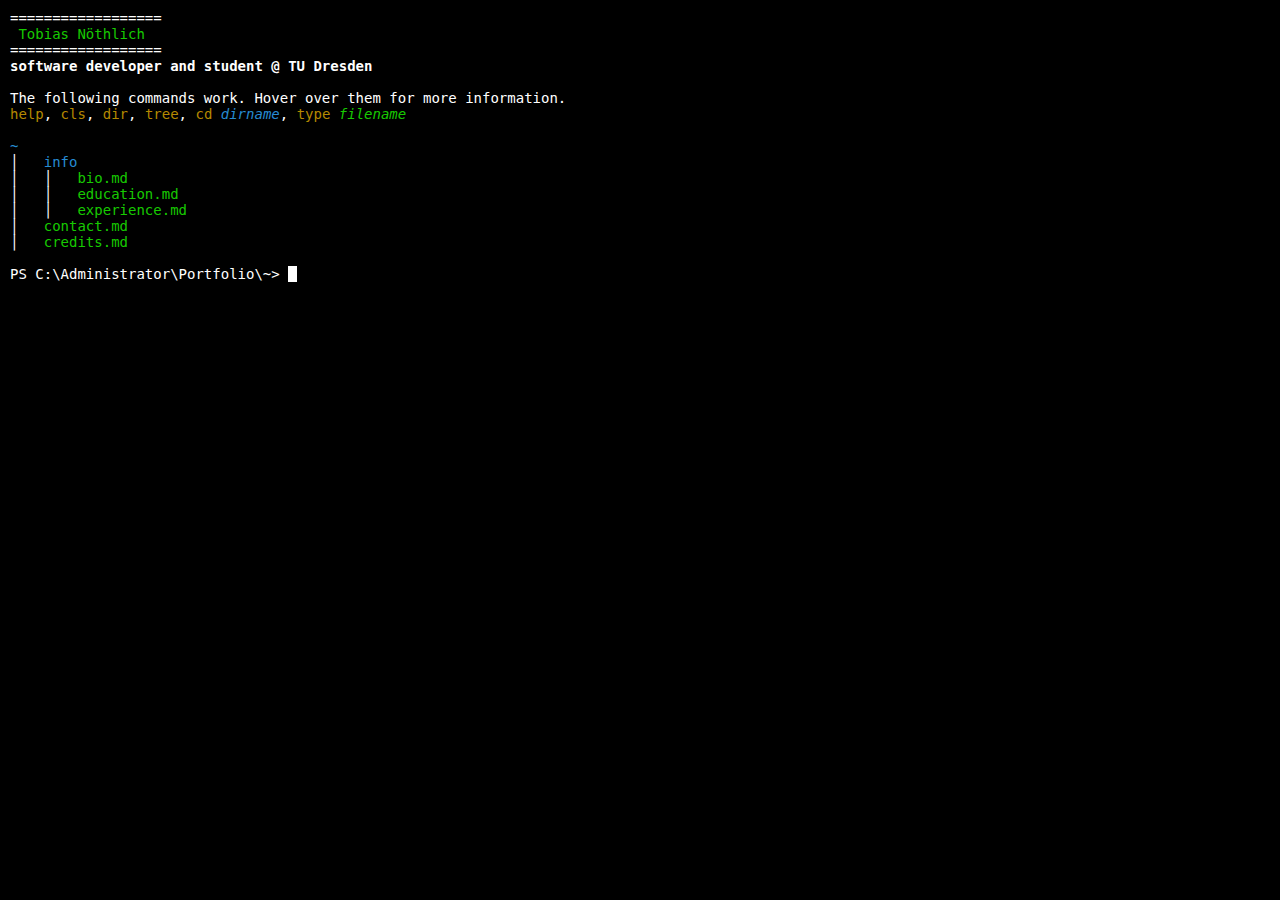
==== index.html @ a65421d1 "Commit #1 - Added site" ====
<!DOCTYPE html>
<html lang="en">
<head>
    <meta charset="UTF-8">
    <meta name="viewport" content="width=device-width, initial-scale=1.0">

    <meta name="description"
          content="Portfolio of Tobias Nöthlich - Student at the TU Dresden">

    <meta name="og:title" content="Tobias Nöthlich">
    <meta property="og:url" content="https://tobinatore.github.io">
    <meta property="og:type" content="website">
    <meta property="og:description"
          content="Portfolio of Tobias Nöthlich - Student at the TU Dresden">

    <link rel="stylesheet" href="css/colors.css">
    <link rel="stylesheet" href="css/style.css">

    <link rel="icon" href="favicon.ico">

    <script src="https://ajax.googleapis.com/ajax/libs/jquery/3.1.1/jquery.min.js" defer></script>
    <script src="js/terminal.js" defer></script>
    <script src="js/typed.min.js" defer></script>
    <script src="js/tree.js" defer></script>
    <script src="js/tree_client.js" defer></script>
    <script src="js/commands.js" defer></script>
    <script src="js/walkthrough.js" defer></script>
    <script src="js/keyups.js" defer></script>
    <script src="js/script.js" defer></script>

    <title>Tobias Nöthlich - Software Developer, Student</title>
</head>
<body>
<!-- JavaScript loads terminal here -->
</body>
</html>
---- css/colors.css ----
/* Colors */
.grey {
    color: #93a1a1;
}

.red {
    color: #bc1916;
}

.yellow {
    color: #b58900;
}

.violet {
    color: #6c71c4;
}

.green {
    color: #17c900;
}

.blue {
    color: #268bd2;
}

.magenta {
    color: #d33682;
}

.cyan {
    color: #2aa198;
}

.orange {
    color: #cb4b16;
}
---- css/style.css ----
html {
    background-color: #000000;
}

body {
    margin: 0;
    padding: 0;
}

pre {
    margin: 0;
}

a {
    text-decoration: none;
}

a:hover {
    text-decoration: underline;
    text-decoration-color: #ffffff;
    cursor: pointer;
}

.li:before {
    content: '- ';
    color: #d33682;
}

.h2:before {
    content: '## ';
    color: #b58900;
}

.blockquote:before {
    content: '> ';
    color: #b58900;
}

.smiley {
    font-size: 3em;
}

#terminal {
    font-family: monospace !important;
    max-width: 50em;
}

div.Terminal div p:last-of-type::before {
    content: attr(data-prompt);
}
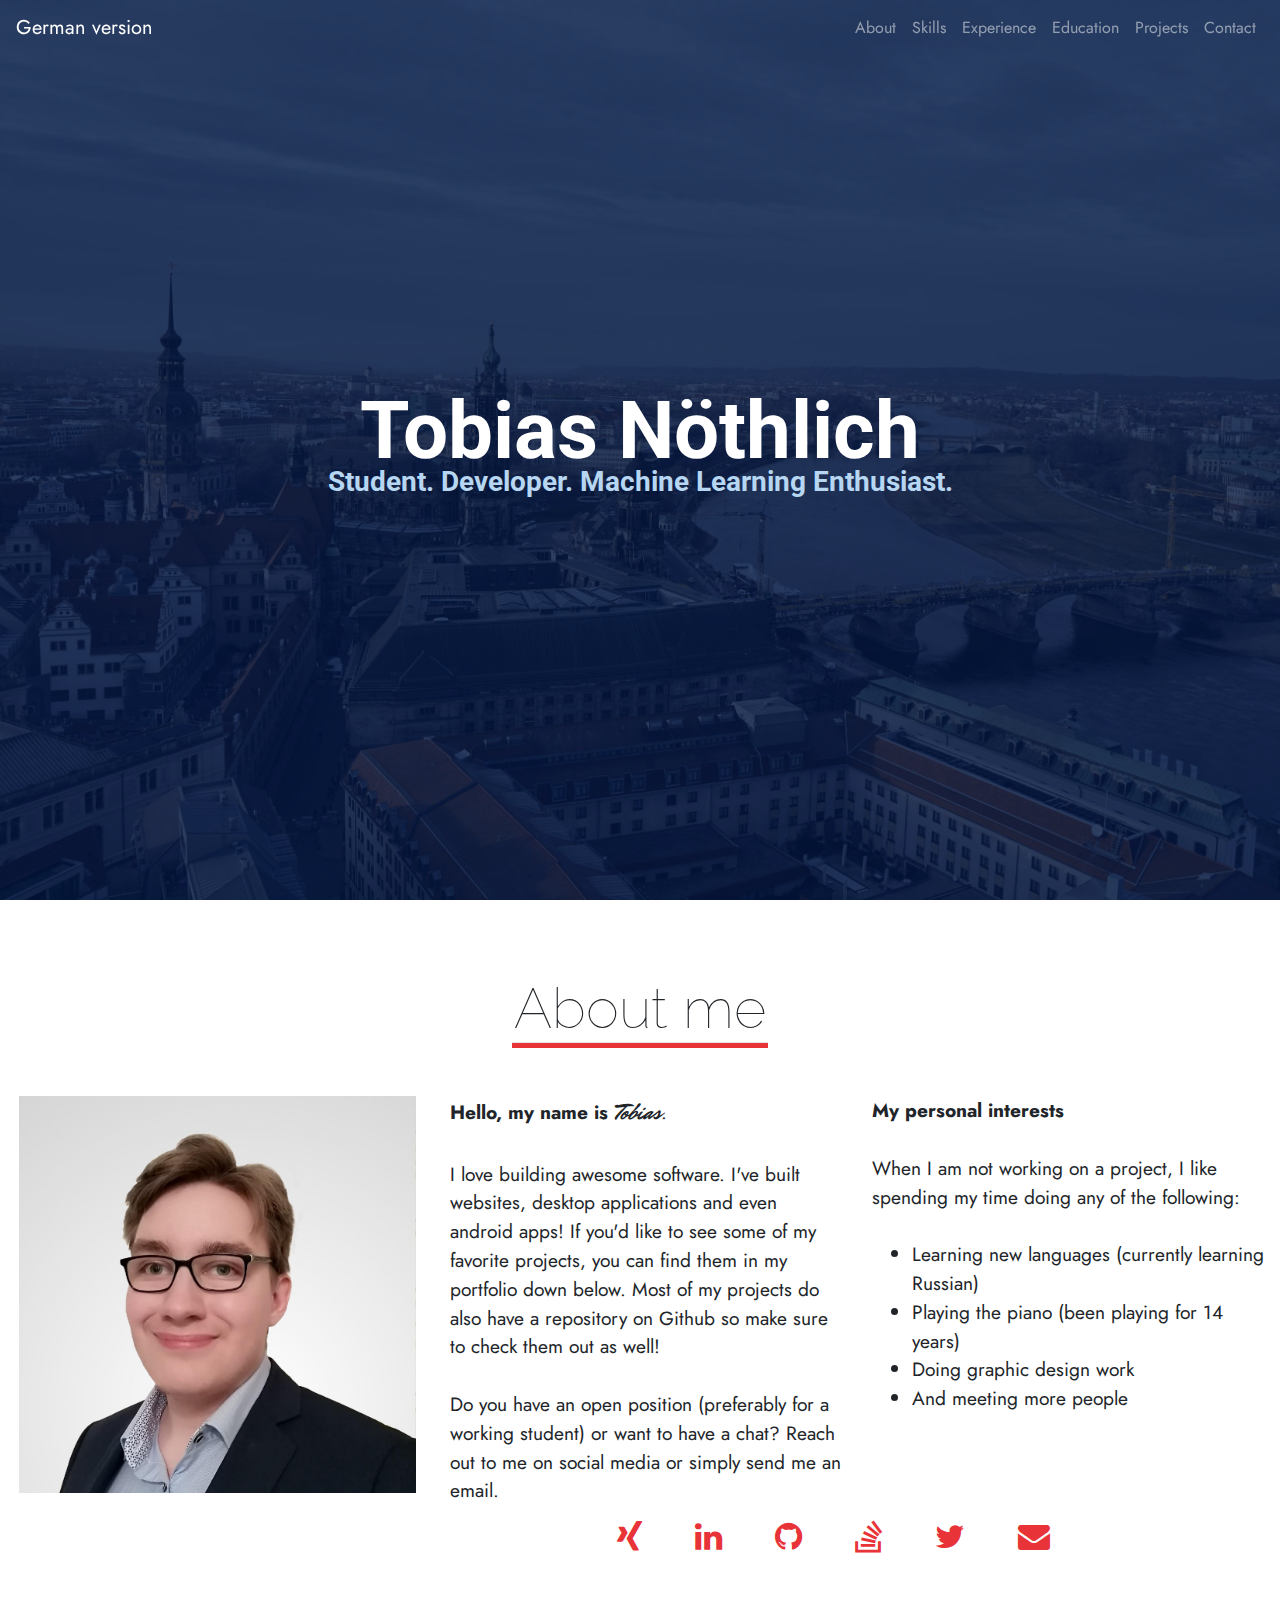
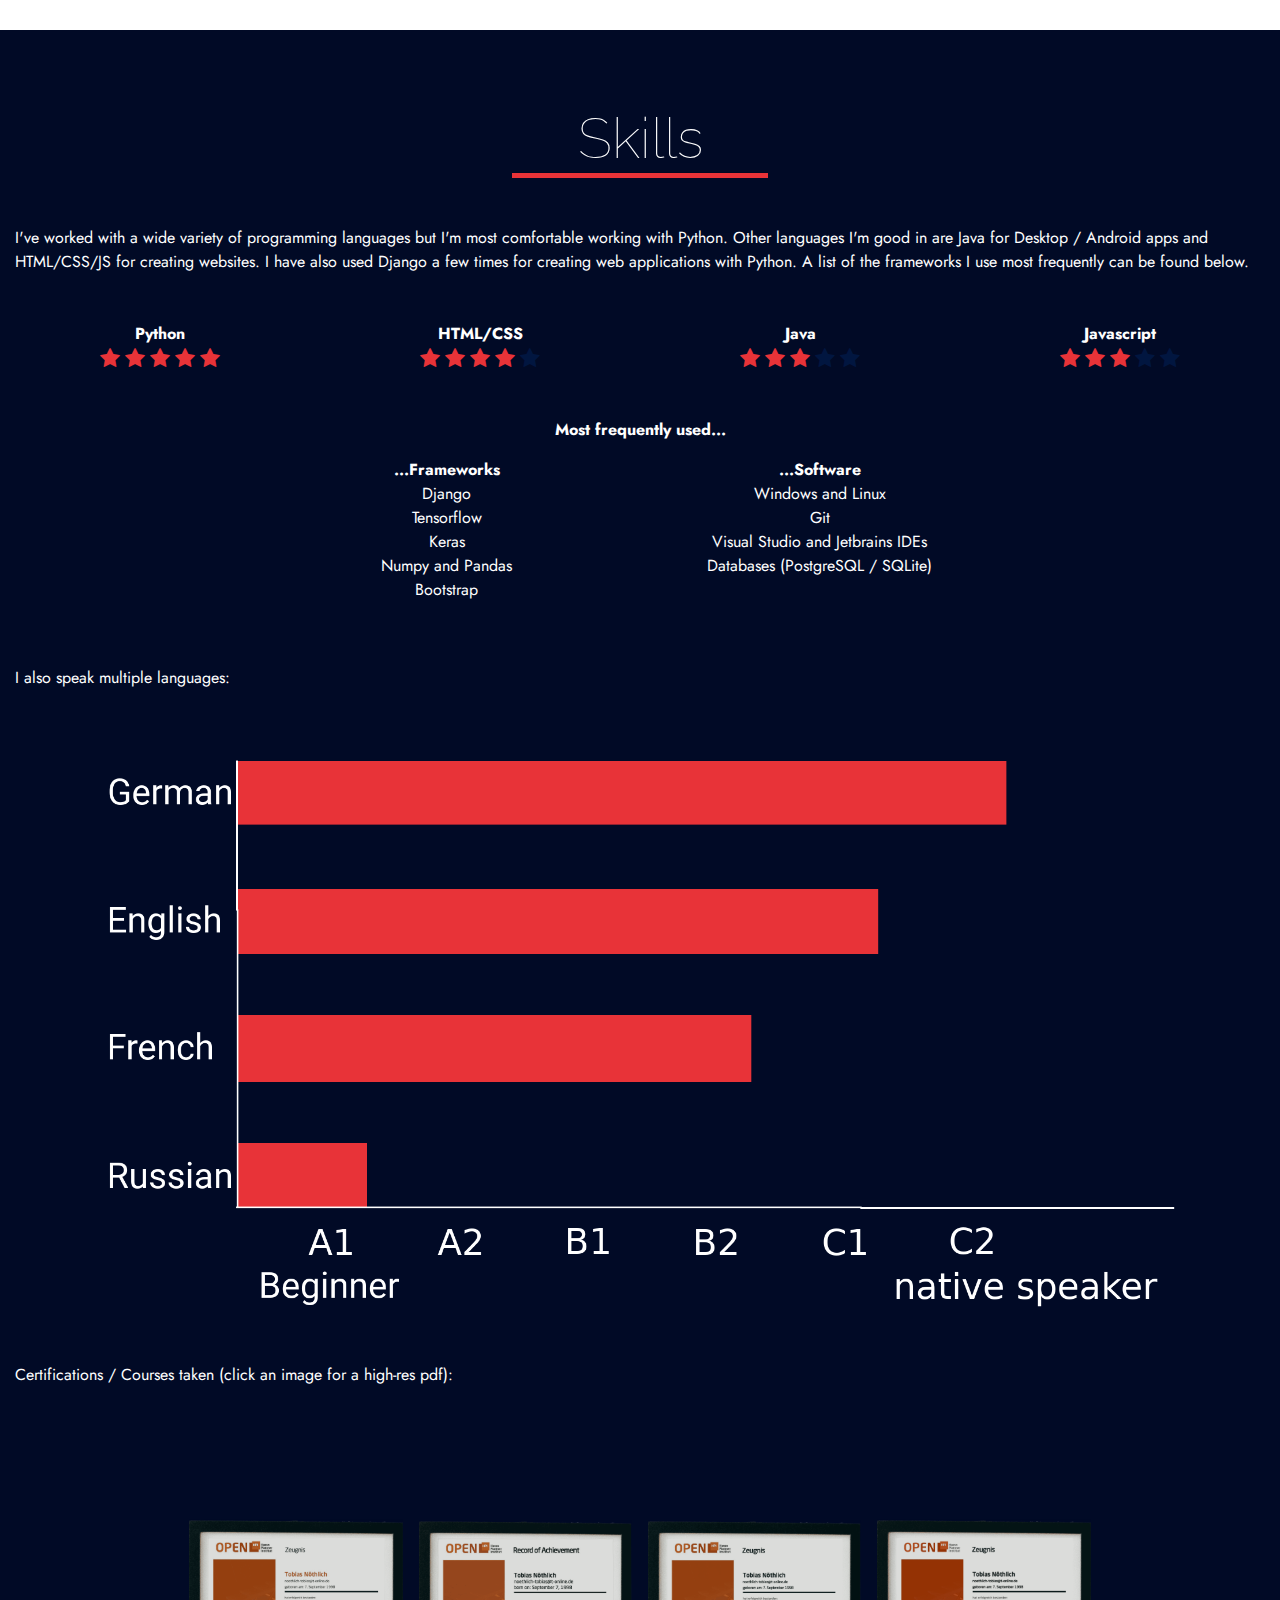
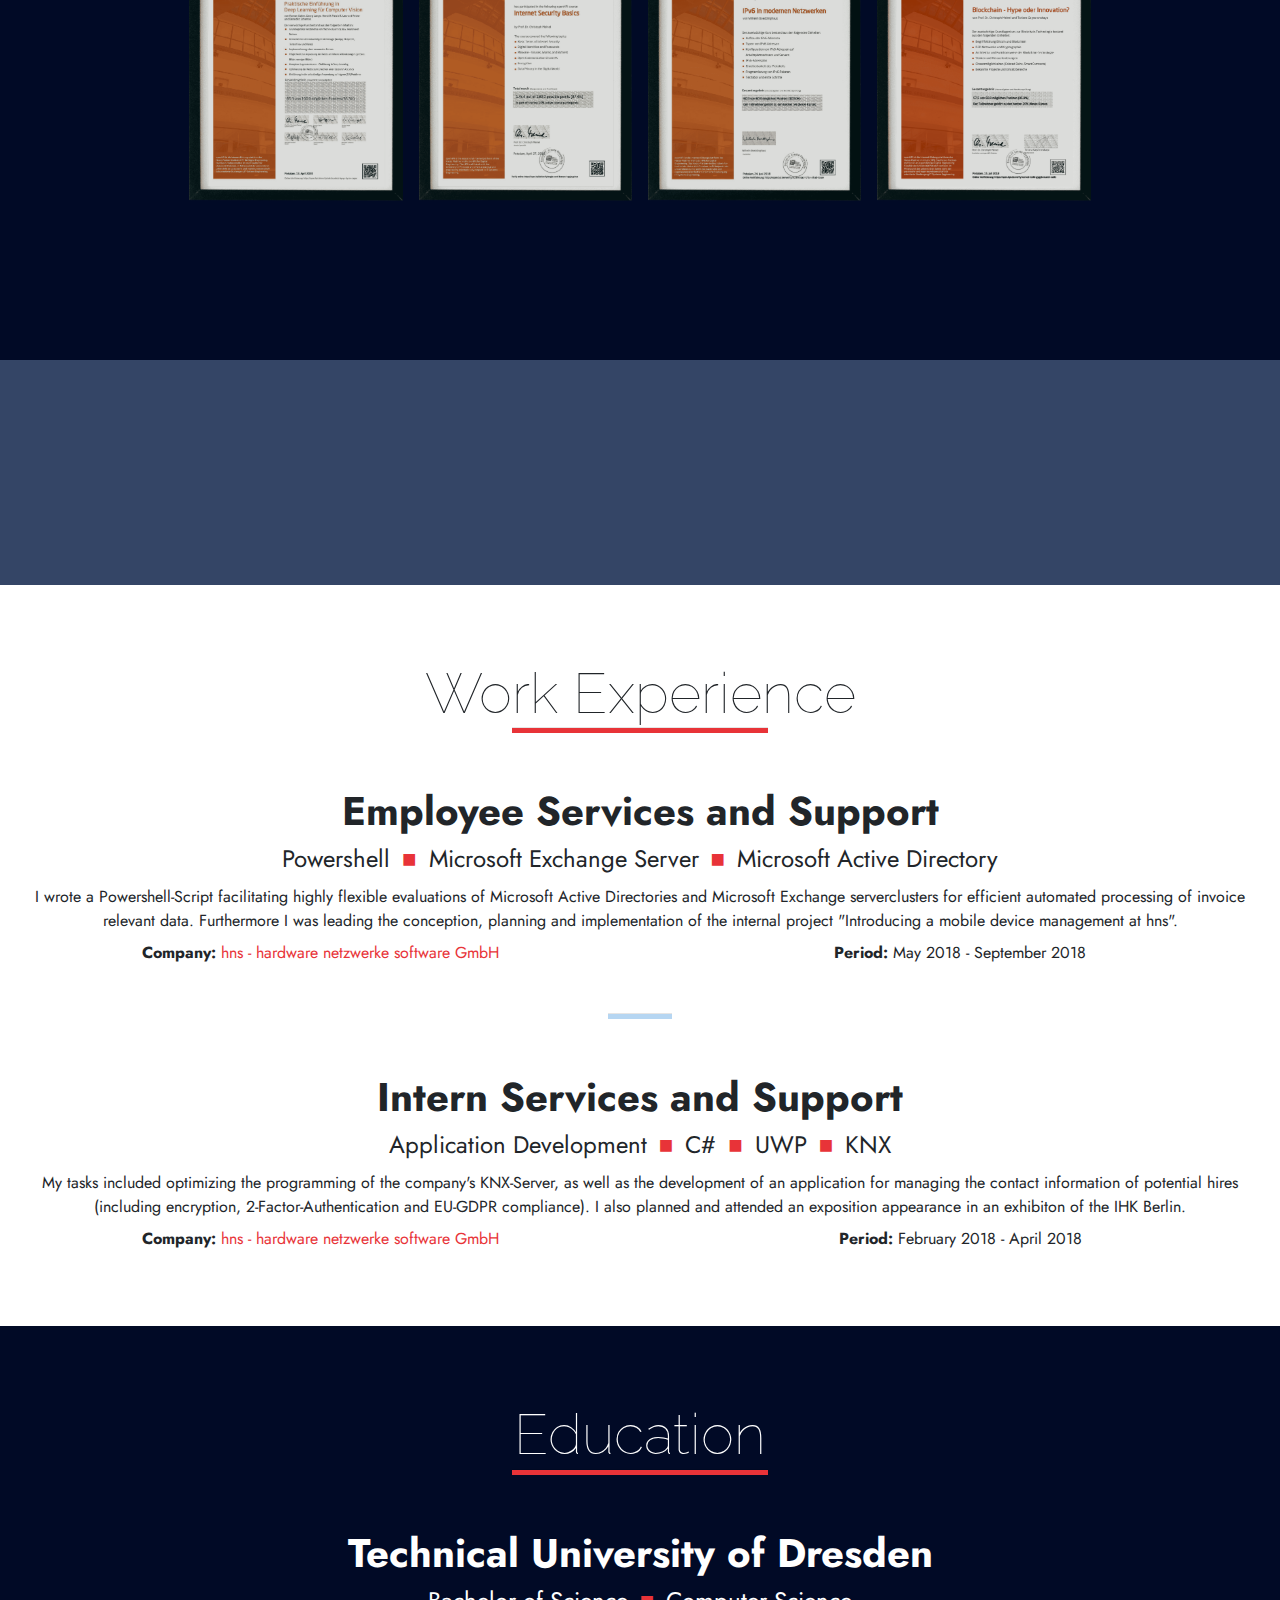
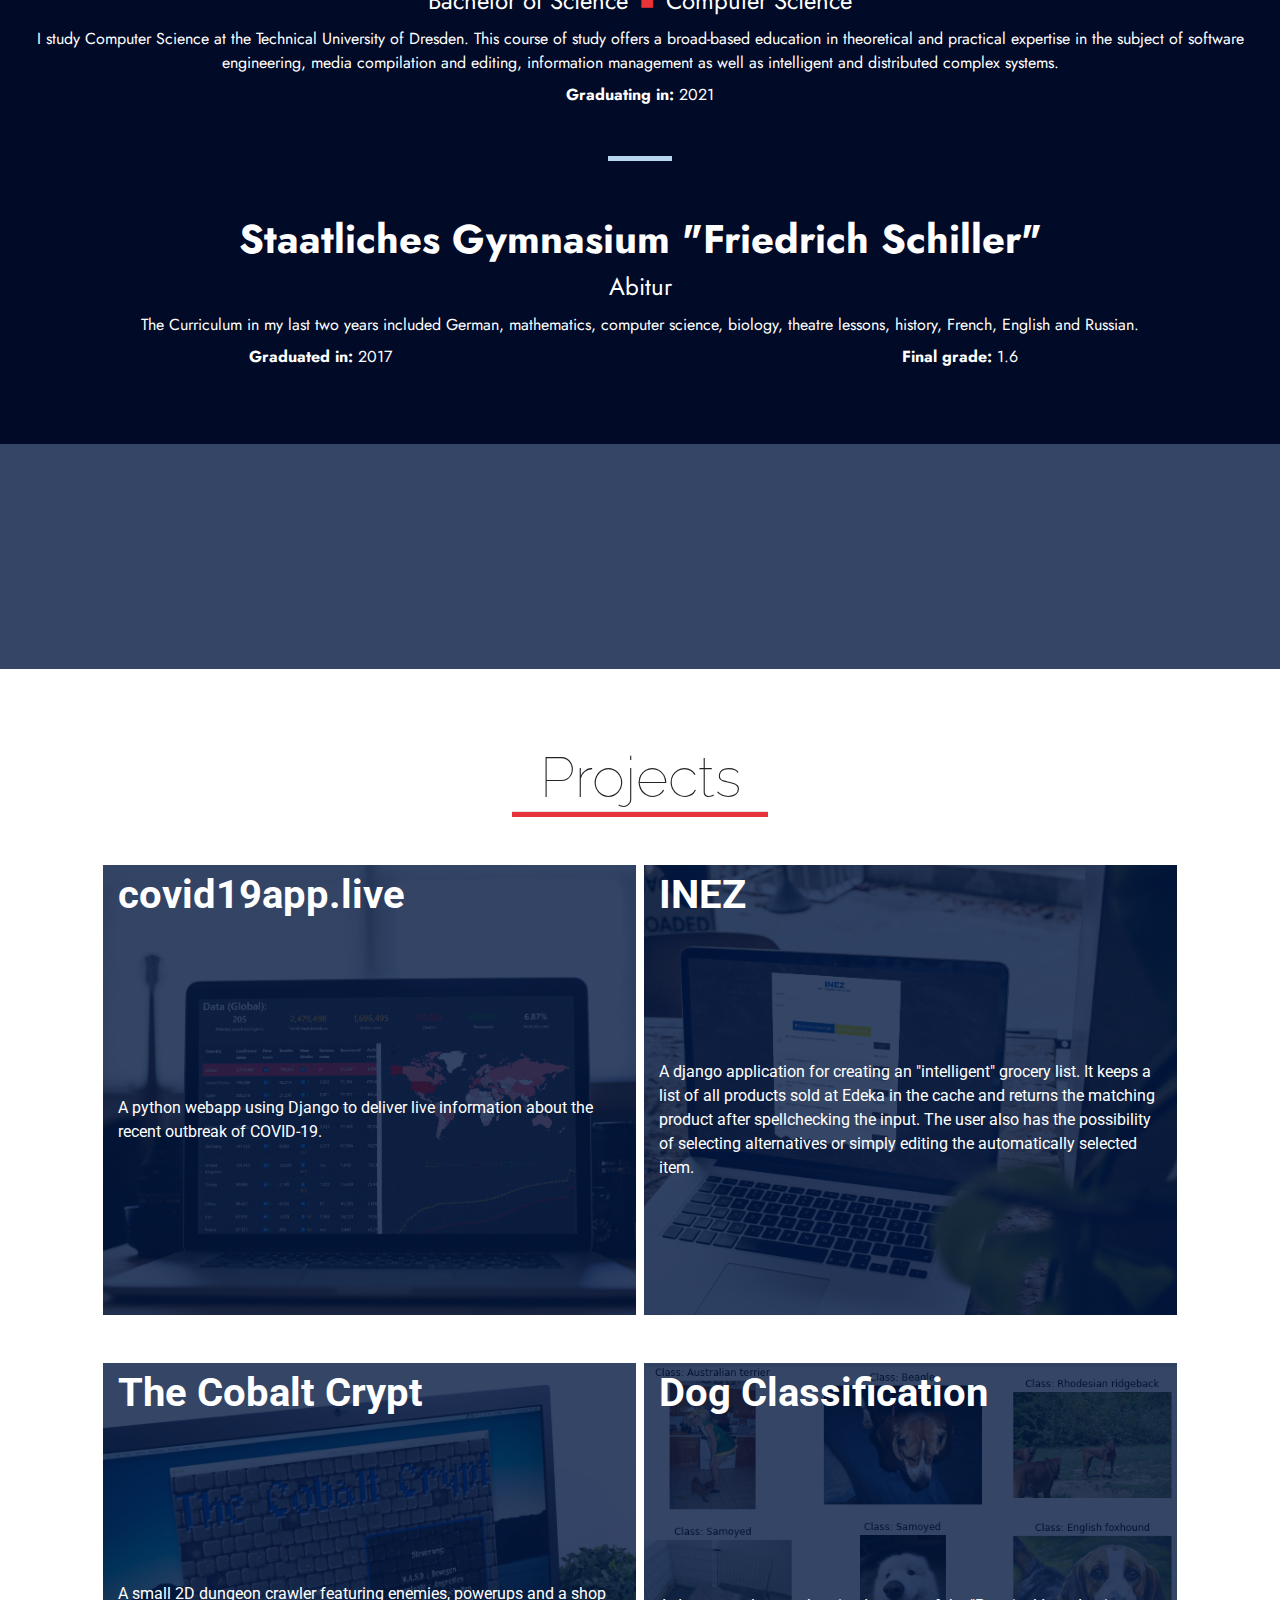
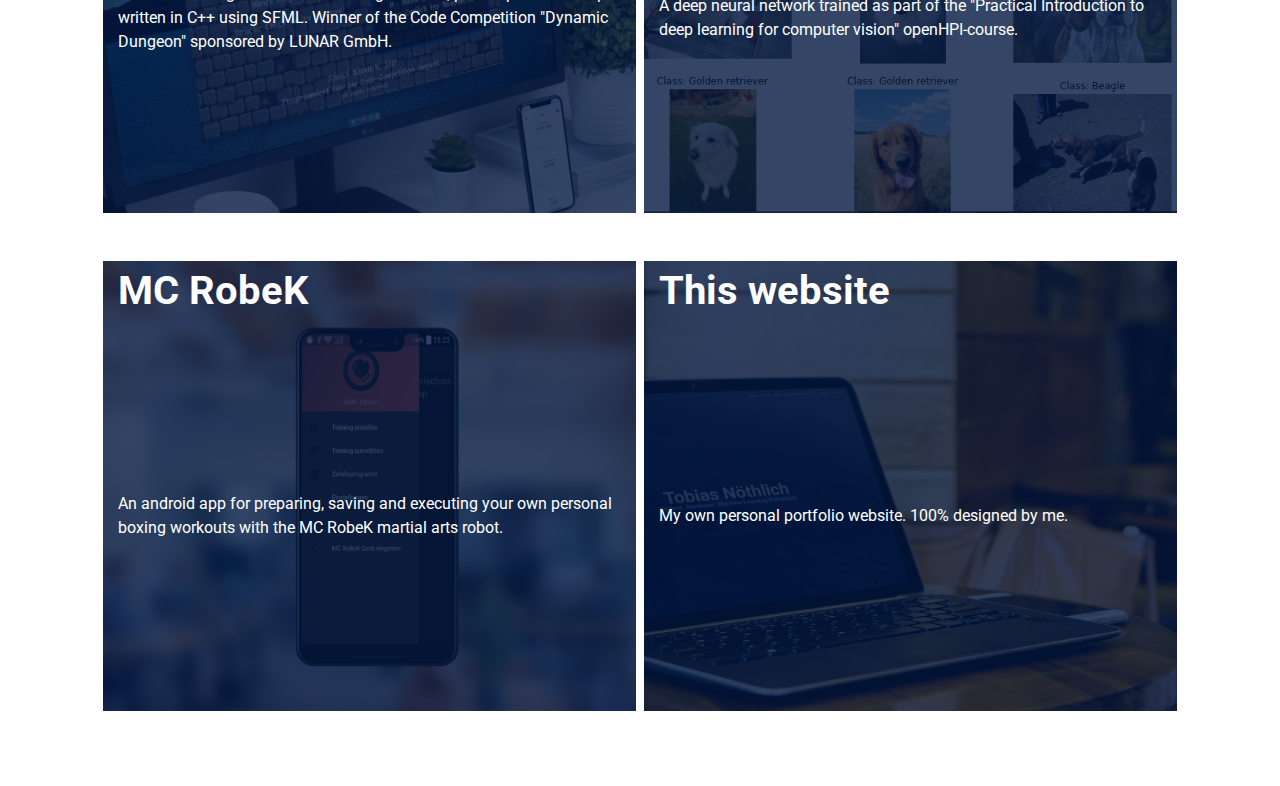
==== commit a5cc0be6: "Added favicon" ====
--- a/index.html
+++ b/index.html
@@ -1,36 +1,437 @@
 <!DOCTYPE html>
-<html lang="en">
-<head>
+<html>
+  <head>
+    <title>Tobias Nöthlich</title>
     <meta charset="UTF-8">
     <meta name="viewport" content="width=device-width, initial-scale=1.0">
-
-    <meta name="description"
-          content="Portfolio of Tobias Nöthlich - Student at the TU Dresden">
-
-    <meta name="og:title" content="Tobias Nöthlich">
-    <meta property="og:url" content="https://tobinatore.github.io">
-    <meta property="og:type" content="website">
-    <meta property="og:description"
-          content="Portfolio of Tobias Nöthlich - Student at the TU Dresden">
-
-    <link rel="stylesheet" href="css/colors.css">
-    <link rel="stylesheet" href="css/style.css">
-
+    <link href="https://fonts.googleapis.com/css2?family=Mr+Dafoe&family=Raleway:wght@100;200;300;400&family=Jost:ital,wght@0,400;0,500;0,600;0,700;1,400;1,500&family=Roboto:ital,wght@0,400;0,700;0,900;1,400&display=swap" rel="stylesheet">
+    <link rel="stylesheet" href="https://stackpath.bootstrapcdn.com/bootstrap/4.4.1/css/bootstrap.min.css" integrity="sha384-Vkoo8x4CGsO3+Hhxv8T/Q5PaXtkKtu6ug5TOeNV6gBiFeWPGFN9MuhOf23Q9Ifjh" crossorigin="anonymous">
+    <link rel="stylesheet" type="text/css" href="css/style.css" >
+    <link rel="stylesheet" href="https://cdnjs.cloudflare.com/ajax/libs/font-awesome/4.7.0/css/font-awesome.min.css">
     <link rel="icon" href="favicon.ico">
-
-    <script src="https://ajax.googleapis.com/ajax/libs/jquery/3.1.1/jquery.min.js" defer></script>
-    <script src="js/terminal.js" defer></script>
-    <script src="js/typed.min.js" defer></script>
-    <script src="js/tree.js" defer></script>
-    <script src="js/tree_client.js" defer></script>
-    <script src="js/commands.js" defer></script>
-    <script src="js/walkthrough.js" defer></script>
-    <script src="js/keyups.js" defer></script>
-    <script src="js/script.js" defer></script>
-
-    <title>Tobias Nöthlich - Software Developer, Student</title>
-</head>
-<body>
-<!-- JavaScript loads terminal here -->
-</body>
-</html>+  </head>
+  <body>
+    <nav class="navbar navbar-expand-sm navbar-dark fixed-top">
+      <a class="navbar-brand text-white" href="index_de.html">German version</a>
+      <button class="navbar-toggler" type="button" data-toggle="collapse" data-target="#navbarSupportedContent" aria-controls="navbarSupportedContent" aria-expanded="false" aria-label="Toggle navigation">
+        <span class="navbar-toggler-icon"></span>
+      </button>
+
+      <div class="collapse navbar-collapse" id="navbarSupportedContent">
+        <ul class="nav navbar-nav ml-auto">
+          <li class="nav-item">
+            <a class="nav-link" href="#about">About</a>
+          </li>
+          <li class="nav-item">
+            <a class="nav-link" href="#skills">Skills</a>
+          </li>
+          <li class="nav-item">
+            <a class="nav-link" href="#experience">Experience</a>
+          </li>
+          <li class="nav-item">
+            <a class="nav-link" href="#education">Education</a>
+          </li>
+          <li class="nav-item">
+            <a class="nav-link" href="#projects">Projects</a>
+          </li>
+          <li class="nav-item">
+            <a class="nav-link" href="#contact">Contact</a>
+          </li>
+        </ul>
+      </div>
+    </nav>
+    <noscript>
+      <div class="container-fluid">
+        <input type="checkbox" name="Confirm">
+        <div class="modal">
+          <div class="content">
+            <h2 class="text-center">Javascript disabled!</h2>
+            <p>This site relies on Javascript solely for selected visual effects. Please consider enabling it so everything works as expected.</p>
+            <p>Instructions how to do that in your browser can be found <a style="color: #FFF;text-decoration: underline;" href="https://www.enable-javascript.com/">here</a>.</p>
+            <p class="w-100 text-center">X</p>
+          </div>
+        </div>
+      </div>
+    </noscript>
+    <header class="landing overlay parallax page-container">
+      <section class='landing-text'>
+        <h1>Tobias Nöthlich</h1>
+        <h3>Student. Developer. Machine Learning Enthusiast.</h3>
+      </section>
+    </header>
+
+    <main>
+      <section class="content section-light" id="about">
+        <div class="container-fluid text-center w-100">
+          <div class="row">
+            <div class="col text-center">
+              <h1 class="heading-handwritten mb-0">About me</h1>
+            </div>
+          </div>
+          <hr />
+          <div class="row mt-5">
+            <div class="col-md-4 ml-1 mr-1">
+                <img src="img/me.jpg" class="img-fluid" alt="It'sa me, Tobias!">
+            </div>
+            <div class="col">
+              <div class="row">
+                <div class="col-md about-text">
+                  <span class="bold">Hello, my name is</span><span class="handwritten ml-2">Tobias</span>.<br><br>
+                  I love building awesome software. I've built websites, desktop applications and even android apps! If you'd like to see some of my favorite projects, you can find them in my portfolio down below. Most of my projects do also have a repository on Github so make sure to check them out as well!
+                  <br/><br/>Do you have an open position (preferably for a working student) or want to have a chat? Reach out to me on social media or simply send me an email.
+                </div>
+                <div class="col-md about-text">
+                  <span class="bold">My personal interests </span> <br><br>
+                  When I am not working on a project, I like spending my time doing any of the following:<br><br>
+                  <ul>
+                    <li>Learning new languages (currently learning Russian)</li>
+                    <li>Playing the piano (been playing for 14 years)</li>
+                    <li>Doing graphic design work</li>
+                    <li>And meeting more people</li>
+                  </ul>
+                </div>
+              </div>
+              <div class="row mt-3">
+                <div class="col-sm text-center">
+                  <a href="https://www.xing.com/profile/Tobias_Noethlich/cv" style="text-decoration:none;"><i class="fa fa-xing fa-2x social mr-5"></i></a>
+                  <a href="https://www.linkedin.com/in/tobias-noethlich/" style="text-decoration:none;"><i class="fa fa-linkedin fa-2x mr-5 social"></i></a>
+                  <a href="https://github.com/tobinatore" style="text-decoration:none;"><i class="fa fa-github fa-2x mr-5 social"></i></a>
+                  <a href="https://stackoverflow.com/users/5918863/tobias-n%c3%b6thlich" style="text-decoration:none;"><i class="fa fa-stack-overflow fa-2x mr-5 social"></i></a>
+                  <a href="https://twitter.com/tobiasnoethlich" style="text-decoration:none;"><i class="fa fa-twitter fa-2x mr-5 social"></i></a>
+                  <a href="#" style="text-decoration:none;"><i class="fa fa-envelope fa-2x mr-5 social"></i></a>
+                </div>
+              </div>
+            </div>
+
+          </div>
+        </div>
+      </section>
+
+      <section class="section-dark mb-0">
+        <div class="container-fluid w-100">
+          <div class="row">
+            <div class="col text-center">
+              <h1 class="heading-handwritten mb-0" id="skills">Skills</h1>
+            </div>
+          </div>
+          <hr />
+          <div class="row mt-5">
+            <div class="col-md">
+              I've worked with a wide variety of programming languages but I'm most comfortable working with Python. Other languages I'm good in are Java for Desktop / Android apps and HTML/CSS/JS for creating websites.
+              I have also used Django a few times for creating web applications with Python. A list of the frameworks I use most frequently can be found below.
+            </div>
+          </div>
+          <div class="row mt-5">
+            <div class="col-md text-center">
+              <span class="bold">Python</span> <br>
+              <span class="fa fa-star fa-lg checked"></span>
+              <span class="fa fa-star fa-lg checked"></span>
+              <span class="fa fa-star fa-lg checked"></span>
+              <span class="fa fa-star fa-lg checked"></span>
+              <span class="fa fa-star fa-lg checked"></span>
+            </div>
+            <div class="col-md text-center">
+              <span class="bold">HTML/CSS</span> <br>
+              <span class="fa fa-star fa-lg checked"></span>
+              <span class="fa fa-star fa-lg checked"></span>
+              <span class="fa fa-star fa-lg checked"></span>
+              <span class="fa fa-star fa-lg checked"></span>
+              <span class="fa fa-star fa-lg unchecked"></span>
+            </div>
+            <div class="col-md text-center">
+              <span class="bold">Java</span> <br>
+              <span class="fa fa-star fa-lg checked"></span>
+              <span class="fa fa-star fa-lg checked"></span>
+              <span class="fa fa-star fa-lg checked"></span>
+              <span class="fa fa-star fa-lg unchecked"></span>
+              <span class="fa fa-star fa-lg unchecked"></span>
+            </div>
+            <div class="col-md text-center">
+              <span class="bold">Javascript</span> <br>
+              <span class="fa fa-star fa-lg checked"></span>
+              <span class="fa fa-star fa-lg checked"></span>
+              <span class="fa fa-star fa-lg checked"></span>
+              <span class="fa fa-star fa-lg unchecked"></span>
+              <span class="fa fa-star fa-lg unchecked"></span>
+            </div>
+          </div>
+          <div class="row mt-5 text-center">
+            <div class="col">
+              <span class="bold">Most frequently used...</span>
+            </div>
+          </div>
+          <div class="row mt-3">
+            <div class="col-md-2 offset-md-3 text-center">
+              <ul style="list-style-type:none">
+                <li class="bold">...Frameworks</li>
+                <li>Django</li>
+                <li>Tensorflow</li>
+                <li>Keras</li>
+                <li>Numpy and Pandas</li>
+                <li>Bootstrap</li>
+              </ul>
+            </div>
+            <div class="col-md-3 offset-md-1 text-center">
+              <ul style="list-style-type:none">
+                <li class="bold">...Software</li>
+                <li>Windows and Linux</li>
+                <li>Git</li>
+                <li>Visual Studio and Jetbrains IDEs</li>
+                <li>Databases (PostgreSQL / SQLite)</li>
+              </ul>
+            </div>
+          </div>
+          <div class="row mt-5">
+            <div class="col-md">
+              I also speak multiple languages:
+            </div>
+          </div>
+          <div class="row mt-5 ml-5 mr-5">
+            <img src="img/graph_eng.png" class="img-fluid" alt="German (C2), English (C1), French (B2), Russian (A1)">
+          </div>
+          <div class="row mt-5">
+            <div class="col-md">
+              Certifications / Courses taken (click an image for a high-res pdf):
+            </div>
+          </div>
+          <div class="row mt-5 justify-content-center">
+            <div class="col-md-2 cert mr-2 resizableImageLarge" id="cert1">
+              <a class="project-link" href ='pdf/neuralnets2020_RecordOfAchievement.pdf'></a>
+            </div>
+            <div class="col-md-2 ml-2 cert mr-2 resizableImageLarge" id="cert2">
+              <a class="project-link" href ='pdf/intsec2018_RecordOfAchievement.pdf'></a>
+            </div>
+            <div class="col-md-2 ml-2 cert mr-2 resizableImageLarge" id="cert3">
+              <a class="project-link" href ='pdf/ipv6-2018_RecordOfAchievement.pdf'></a>
+            </div>
+            <div class="col-md-2 ml-2 cert resizableImageLarge" id="cert4">
+              <a class="project-link" href ='pdf/blockchain2018_RecordOfAchievement.pdf'></a>
+            </div>
+          </div>
+        </div>
+      </section>
+
+      <div class="img-spacer overlay parallax"></div>
+
+      <section class="content section-light" id="experience">
+        <div class="container-fluid text-center w-100">
+          <div class="row">
+            <div class="col text-center">
+              <h1 class="heading-handwritten mb-0">Work Experience</h1>
+            </div>
+          </div>
+          <hr />
+          <div class="row mt-5">
+            <div class="col-md bold">
+              <span class="big-text">Employee Services and Support</span>
+            </div>
+          </div>
+          <div class="row">
+            <div class="col-md">
+              <span style="font-size:150%;">Powershell <span class="bullet">■</span> Microsoft Exchange Server <span class="bullet">■</span> Microsoft Active Directory</span>
+            </div>
+          </div>
+          <div class="row mt-2">
+            <div class="col-md">
+              I wrote a Powershell-Script facilitating highly flexible evaluations of Microsoft Active Directories and Microsoft Exchange serverclusters for efficient automated processing of invoice relevant data. Furthermore I was leading the conception, planning and implementation of the internal project "Introducing a mobile device management at hns".
+            </div>
+          </div>
+          <div class="row mt-2">
+            <div class="col-md text-center">
+              <span class="bold">Company:</span> <a href="https://www.hns.berlin/"> hns - hardware netzwerke software GmbH</a>
+            </div>
+            <div class="col-md text-center">
+              <span class="bold">Period:</span> May 2018 - September 2018
+            </div>
+        </div>
+        <hr class="jobs-spacer mt-5" />
+        <div class="row mt-5">
+          <div class="col-md bold">
+            <span class="big-text">Intern Services and Support</span>
+          </div>
+        </div>
+        <div class="row">
+          <div class="col-md">
+            <span style="font-size:150%;">Application Development <span class="bullet">■</span> C# <span class="bullet">■</span> UWP <span class="bullet">■</span> KNX</span>
+          </div>
+        </div>
+        <div class="row mt-2">
+          <div class="col-md">
+            My tasks included optimizing the programming of the company's KNX-Server, as well as the development of an application for managing the contact information of potential hires (including encryption, 2-Factor-Authentication and EU-GDPR compliance). I also planned and attended an exposition appearance in an exhibiton of the IHK Berlin.
+          </div>
+        </div>
+        <div class="row mt-2">
+          <div class="col-md text-center">
+            <span class="bold">Company:</span> <a href="https://www.hns.berlin/"> hns - hardware netzwerke software GmbH</a>
+          </div>
+          <div class="col-md text-center">
+            <span class="bold">Period:</span> February 2018 - April 2018
+          </div>
+      </div>
+      </div>
+    </section>
+    <section id="education" class="section-dark">
+      <div class="container-fluid text-center w-100">
+        <div class="row">
+          <div class="col text-center">
+            <h1 class="heading-handwritten mb-0">Education</h1>
+          </div>
+        </div>
+        <hr />
+        <div class="row mt-5">
+          <div class="col-md bold">
+            <span class="big-text">Technical University of Dresden</span>
+          </div>
+        </div>
+        <div class="row">
+          <div class="col-md">
+            <span style="font-size:150%;">Bachelor of Science <span class="bullet">■</span> Computer Science</span>
+          </div>
+        </div>
+        <div class="row mt-2">
+          <div class="col-md">
+            I study Computer Science at the Technical University of Dresden. This course of study offers a broad-based education in theoretical and practical expertise in the subject of software engineering, media compilation and editing, information management as well as intelligent and distributed complex systems.
+          </div>
+        </div>
+        <div class="row mt-2">
+          <div class="col-md text-center">
+            <span class="bold">Graduating in:</span> 2021
+          </div>
+        </div>
+        <hr class="jobs-spacer mt-5" />
+        <div class="row mt-5">
+          <div class="col-md bold">
+            <span class="big-text">Staatliches Gymnasium "Friedrich Schiller"</span>
+          </div>
+        </div>
+        <div class="row">
+          <div class="col-md">
+            <span style="font-size:150%;">Abitur</span>
+          </div>
+        </div>
+        <div class="row mt-2">
+          <div class="col-md">
+            The Curriculum in my last two years included German, mathematics, computer science, biology, theatre lessons, history, French, English and Russian.
+          </div>
+        </div>
+        <div class="row mt-2">
+          <div class="col-md text-center">
+            <span class="bold">Graduated in:</span> 2017
+          </div>
+          <div class="col-md text-center">
+            <span class="bold">Final grade:</span> 1.6
+          </div>
+        </div>
+      </div>
+    </section>
+    <div class="img-spacer-proj overlay parallax"></div>
+    <section class="section-light" id="projects">
+      <div class="container-fluid text-center w-100">
+        <div class="row">
+          <div class="col text-center">
+            <h1 class="heading-handwritten mb-0">Projects</h1>
+          </div>
+        </div>
+        <hr />
+        <div class="row mt-5 justify-content-center">
+          <div class="col-md-5 mock-1 mr-2 overlay resizableImage" id="mock1">
+            <div class="mock-heading bold big-text">
+              covid19app.live
+            </div>
+            <div class="mock-text">
+              A python webapp using Django to deliver live information about the recent outbreak of COVID-19.
+            </div>
+            <a class="project-link" href ='https://github.com/tobinatore/COVID19-Tracker'></a>
+          </div>
+          <div class="col-md-5 mock-2 overlay resizableImage" id="mock2">
+            <div class="mock-heading bold big-text">
+              INEZ
+            </div>
+            <div class="mock-text">
+              A django application for creating an "intelligent" grocery list. It keeps a list of all products sold at Edeka in the cache and returns the matching product after spellchecking the input. The user also has the possibility of selecting alternatives or simply editing the automatically selected item.
+            </div>
+            <a class="project-link" href ='https://github.com/tobinatore/inez'></a>
+          </div>
+        </div>
+        <div class="row mt-5 justify-content-center">
+          <div class="col-md-5 mock-3 mr-2 overlay resizableImage" id="mock3">
+            <div class="mock-heading bold big-text">
+              The Cobalt Crypt
+            </div>
+            <div class="mock-text">
+              A small 2D dungeon crawler featuring enemies, powerups and a shop written in C++ using SFML. Winner of the Code Competition "Dynamic Dungeon" sponsored by LUNAR GmbH.
+            </div>
+            <a class="project-link" href ='https://github.com/tobinatore/the_cobalt_crypt'></a>
+          </div>
+          <div class="col-md-5 mock-4 overlay resizableImage" id="mock4">
+            <div class="mock-heading bold big-text">
+              Dog Classification
+            </div>
+            <div class="mock-text">
+              A deep neural network trained as part of the "Practical Introduction to deep learning for computer vision" openHPI-course.
+            </div>
+            <a class="project-link" href ='https://colab.research.google.com/drive/1YIY6viVYDyUBg6B-ZW0-NRJGZSZxHcTb'></a>
+          </div>
+        </div>
+        <div class="row mt-5 justify-content-center">
+          <div class="col-md-5 mock-5 mr-2 overlay resizableImage" id="mock5">
+            <div class="mock-heading bold big-text">
+              MC RobeK
+            </div>
+            <div class="mock-text">
+              An android app for preparing, saving and executing your own personal boxing workouts with the MC RobeK martial arts robot.
+            </div>
+            <a class="project-link" href ='https://github.com/tobinatore/mc_robek_app'></a>
+          </div>
+          <div class="col-md-5 mock-6 overlay resizableImage" id="mock6">
+            <div class="mock-heading bold big-text">
+              This website
+            </div>
+            <div class="mock-text">
+              My own personal portfolio website. 100% designed by me.
+            </div>
+            <a class="project-link" href ='#'></a>
+          </div>
+        </div>
+      </div>
+    </section>
+  </main>
+
+    <script src="https://code.jquery.com/jquery-3.4.1.slim.min.js" integrity="sha384-J6qa4849blE2+poT4WnyKhv5vZF5SrPo0iEjwBvKU7imGFAV0wwj1yYfoRSJoZ+n" crossorigin="anonymous"></script>
+    <script src="https://cdn.jsdelivr.net/npm/popper.js@1.16.0/dist/umd/popper.min.js" integrity="sha384-Q6E9RHvbIyZFJoft+2mJbHaEWldlvI9IOYy5n3zV9zzTtmI3UksdQRVvoxMfooAo" crossorigin="anonymous"></script>
+    <script src="https://stackpath.bootstrapcdn.com/bootstrap/4.4.1/js/bootstrap.min.js" integrity="sha384-wfSDF2E50Y2D1uUdj0O3uMBJnjuUD4Ih7YwaYd1iqfktj0Uod8GCExl3Og8ifwB6" crossorigin="anonymous"></script>
+  </body>
+
+<script>
+  $(document).ready(function(){
+    $("div[id^=" + 'mock' + "]").hover(function(){
+      $(this).toggleClass("overlay");
+      $(this).children().toggleClass("hidden");
+    });
+
+    $('body').scrollspy({
+      target: '#navbarSupportedContent',
+      offset: 50
+    });
+  });
+
+  // Get the necessary elements first
+  var nav = $(".navbar");
+  var light = $(".section-light")[0];
+
+  // Trigger event every time you scroll
+  window.onscroll = function() {
+    // Get boundries of your div (top, bottom, left, right)
+    var position = light.getBoundingClientRect();
+      // Check your divs position and add/remove your desired class
+      if (position.top < 85) {
+        nav.addClass('blue');
+        nav.addClass('shadow-bot');
+      } else {
+        nav.removeClass("blue");
+        nav.removeClass('shadow-bot');
+      }
+    }
+</script>
+
+</html>
--- a/css/style.css
+++ b/css/style.css
@@ -1,50 +1,395 @@
-html {
-    background-color: #000000;
-}
-
-body {
-    margin: 0;
-    padding: 0;
-}
-
-pre {
-    margin: 0;
+html, body {
+  height: 100%;
+  width: 100%;
+  box-sizing: border-box;
+  font-family: 'Jost', 'Roboto', sans-serif;
+}
+
+* {
+    box-sizing: inherit;
+}
+
+:root{
+  scrollbar-width: none !important;
 }
 
 a {
-    text-decoration: none;
+  color: #E83338;
 }
 
 a:hover {
-    text-decoration: underline;
-    text-decoration-color: #ffffff;
-    cursor: pointer;
-}
-
-.li:before {
-    content: '- ';
-    color: #d33682;
-}
-
-.h2:before {
-    content: '## ';
-    color: #b58900;
-}
-
-.blockquote:before {
-    content: '> ';
-    color: #b58900;
-}
-
-.smiley {
-    font-size: 3em;
-}
-
-#terminal {
-    font-family: monospace !important;
-    max-width: 50em;
-}
-
-div.Terminal div p:last-of-type::before {
-    content: attr(data-prompt);
-}+  color: #011640;
+  text-decoration: none;
+}
+
+.landing {
+  background: url('../img/dresden.jpg') no-repeat 50% 50%;
+  background-attachment: fixed;
+  background-position: center;
+  background-repeat: no-repeat;
+  background-size: cover;
+  display: table;
+  width: 100%;
+  height: 100%;
+}
+
+.landing-text {
+  display: table-cell;
+  vertical-align: middle;
+  text-align: center;
+}
+
+.landing-text h1 {
+  font-family: 'Roboto', sans-serif;
+  font-weight: 700;
+  font-size: 500%;
+  line-height: .8;
+  color: white;
+  z-index: 1;
+}
+
+.landing-text h3 {
+  font-family: 'Roboto', sans-serif;
+  font-weight: 700;
+  line-height: .8;
+  color: #B6D6F2;
+  z-index: 1;
+}
+.overlay {
+  position: relative;
+  z-index: 0;
+}
+
+.overlay::after {
+    content: '';
+    position: absolute;
+    top: 0;
+    left: 0;
+    width: 100%;
+    height: 100%;
+    background: #011640;
+    opacity: .8;
+    /* !!! */
+    z-index: -1;
+}
+
+.heading-handwritten {
+  font-family: 'Raleway', sans-serif;
+  font-size: 350%;
+  font-weight: 100;
+}
+
+/* width */
+::-webkit-scrollbar {
+  width: 0px;
+  opacity: .1;
+}
+
+/* Track */
+::-webkit-scrollbar-track {
+  opacity: 0.0;
+}
+
+/* Handle */
+::-webkit-scrollbar-thumb {
+  background: #272F32;
+}
+
+/* Handle on hover */
+::-webkit-scrollbar-thumb:hover {
+  background: #555;
+}
+
+hr {
+  border-bottom: 5px solid #E83338;
+  width: 20vw;
+  margin-top: 0px;
+}
+
+.about-text {
+  text-align: left;
+  font-size: 120%;
+}
+
+.bold {
+  font-weight: 700;
+}
+
+.handwritten {
+  font-family:'Mr Dafoe';
+  font-size: 120%;
+}
+
+section {
+    margin: 0 auto;
+    padding: 75px 0;
+    position: relative;
+}
+
+.content {
+  background: white;
+  z-index: 3;
+}
+.section-dark {
+  background-color: #010A26;
+  color: white;
+}
+
+.checked {
+  color: #E83338;
+}
+
+.unchecked {
+  color: #011640;
+}
+
+#languageChart {
+  width: 100%;
+}
+
+.social {
+  color: #E83338;
+}
+
+.social:hover {
+  color: #011640;
+}
+
+.img-spacer {
+  height: 25vh;
+  width: 100%;
+  background: url('../img/coding.jpg') no-repeat 50% 50%;
+  background-attachment: fixed;
+  background-position: center;
+  background-repeat: no-repeat;
+  background-size: cover;
+}
+
+.img-spacer-proj {
+  height: 25vh;
+  width: 100%;
+  background: url('../img/projects.jpg') no-repeat 50% 50%;
+  background-attachment: fixed;
+  background-position: center;
+  background-repeat: no-repeat;
+  background-size: cover;
+}
+
+.bullet {
+  padding-left: 5px;
+  padding-right: 5px;
+  color: #E83338;
+}
+
+.big-text {
+  font-size: 250%;
+}
+
+.jobs-spacer {
+  border-bottom: 5px solid #B6D6F2;
+  width: 5vw;
+}
+
+.mock-1 {
+  background: url('../img/mockup1.jpg') no-repeat 50% 50%;
+  background-position: center;
+  background-repeat: no-repeat;
+  background-size: cover;
+  width: 100%;
+  height: 50vh;
+  display: table;
+}
+
+.mock-2 {
+  background: url('../img/mockup2.jpg') no-repeat 50% 50%;
+  background-position: center;
+  background-repeat: no-repeat;
+  background-size: cover;
+  width: 100%;
+  height: 50vh;
+  display: table;
+}
+
+.mock-3 {
+  background: url('../img/mockup3.jpg') no-repeat 50% 50%;
+  background-position:top;
+  background-repeat: no-repeat;
+  background-size: cover;
+  width: 100%;
+  height: 50vh;
+  display: table;
+}
+.mock-4 {
+  background: url('../img/mockup4.jpg') no-repeat 50% 50%;
+  background-position: center;
+  background-repeat: no-repeat;
+  background-size: cover;
+  width: 100%;
+  height:50vh;
+  display: table;
+}
+.mock-5 {
+  background: url('../img/mockup5.jpg') no-repeat 50% 50%;
+  background-position: center;
+  background-repeat: no-repeat;
+  background-size: cover;
+  width: 100%;
+  height:50vh;
+  display: table;
+}
+.mock-6 {
+  background: url('../img/mockup6.jpg') no-repeat 50% 50%;
+  background-position: center;
+  background-repeat: no-repeat;
+  background-size: cover;
+  width: 100%;
+  height:50vh;
+  display: table;
+}
+
+.mock-heading {
+  font-family:'Roboto';
+  color:white;
+  display: table-header-group;
+  vertical-align: top;
+  text-align: left;
+}
+
+.mock-text {
+  font-family:'Roboto';
+  color:white;
+  display: table-cell;
+  vertical-align: middle;
+  text-align: left;
+}
+
+.resizableImage:hover {
+  transform: scale(1.2);
+  z-index:10;
+}
+.resizableImage {
+  transition: transform .5s ease;
+}
+
+.resizableImageLarge:hover {
+  transform: scale(2);
+
+  z-index:10;
+}
+.resizableImageLarge {
+  transition: transform .5s ease;
+}
+
+
+.hidden {
+  display: none;
+}
+
+.navbar-nav li>a:hover,.navbar-nav li>a:focus,.navbar-nav li.active {
+    color: #B6D6F2;
+}
+
+.blue {
+  background-color: #010A26;
+}
+
+#noscript-warning {
+  color : #FFF;
+  background: #E83338;
+}
+
+#noscript-warning > a {
+  color: #010A26;
+}
+
+.modal {
+  position: fixed;
+  top: 0;
+  right: 0;
+  left: 0;
+  bottom: 0;
+  z-index: 100;
+  text-align: center;
+  display: block;
+  /* Fallback for legacy browsers */
+  background-color: rgba(0,0,0,0.6);
+}
+
+.modal::before {
+  content: '';
+  display: inline-block;
+  height: 100%;
+  vertical-align: middle;
+  margin: 0;
+}
+.modal > .content {
+   text-align: left;
+   display: inline-block;
+   background-color: #E83338;
+   box-sizing: border-box;
+   color: white;
+   position: relative;
+   width: 500px;
+   padding: 20px;
+ }
+
+ .close-modal {
+   display:flex;
+   cursor:pointer;
+}
+
+input:checked + .modal, input:checked {
+  display:none;
+}
+
+input {
+  position: fixed;
+  display: block;
+  opacity: 0;
+  top: 49vh;
+  left: 50vw;
+  z-index: 999;
+  cursor: pointer;
+}
+
+.project-link {
+  position:absolute;
+  top:0px;
+  left:0px;
+  width:100%;
+  height:100%;
+  display:inline;
+}
+
+.cert {
+  width: 100%;
+  height: 50vh;
+}
+
+#cert1 {
+  background: url(../img/certificate1.png) no-repeat;
+  background-position: left;
+  background-size: contain;
+}
+
+#cert2 {
+  background: url(../img/certificate2.png) no-repeat;
+  background-position: left;
+  background-size: contain;
+}
+
+#cert3 {
+  background: url(../img/certificate3.png) no-repeat;
+  background-position: left;
+  background-size: contain;
+}
+
+#cert4 {
+  background: url(../img/certificate4.png) no-repeat;
+  background-position: left;
+  background-size: contain;
+}
+
+.shadow-bot {
+  box-shadow: 0 15px 10px -10px rgba(0, 0, 0, 0.5), 0 1px 4px rgba(0, 0, 0, 0.5), 0 0 40px rgba(0, 0, 0, 0.5) inset;
+}
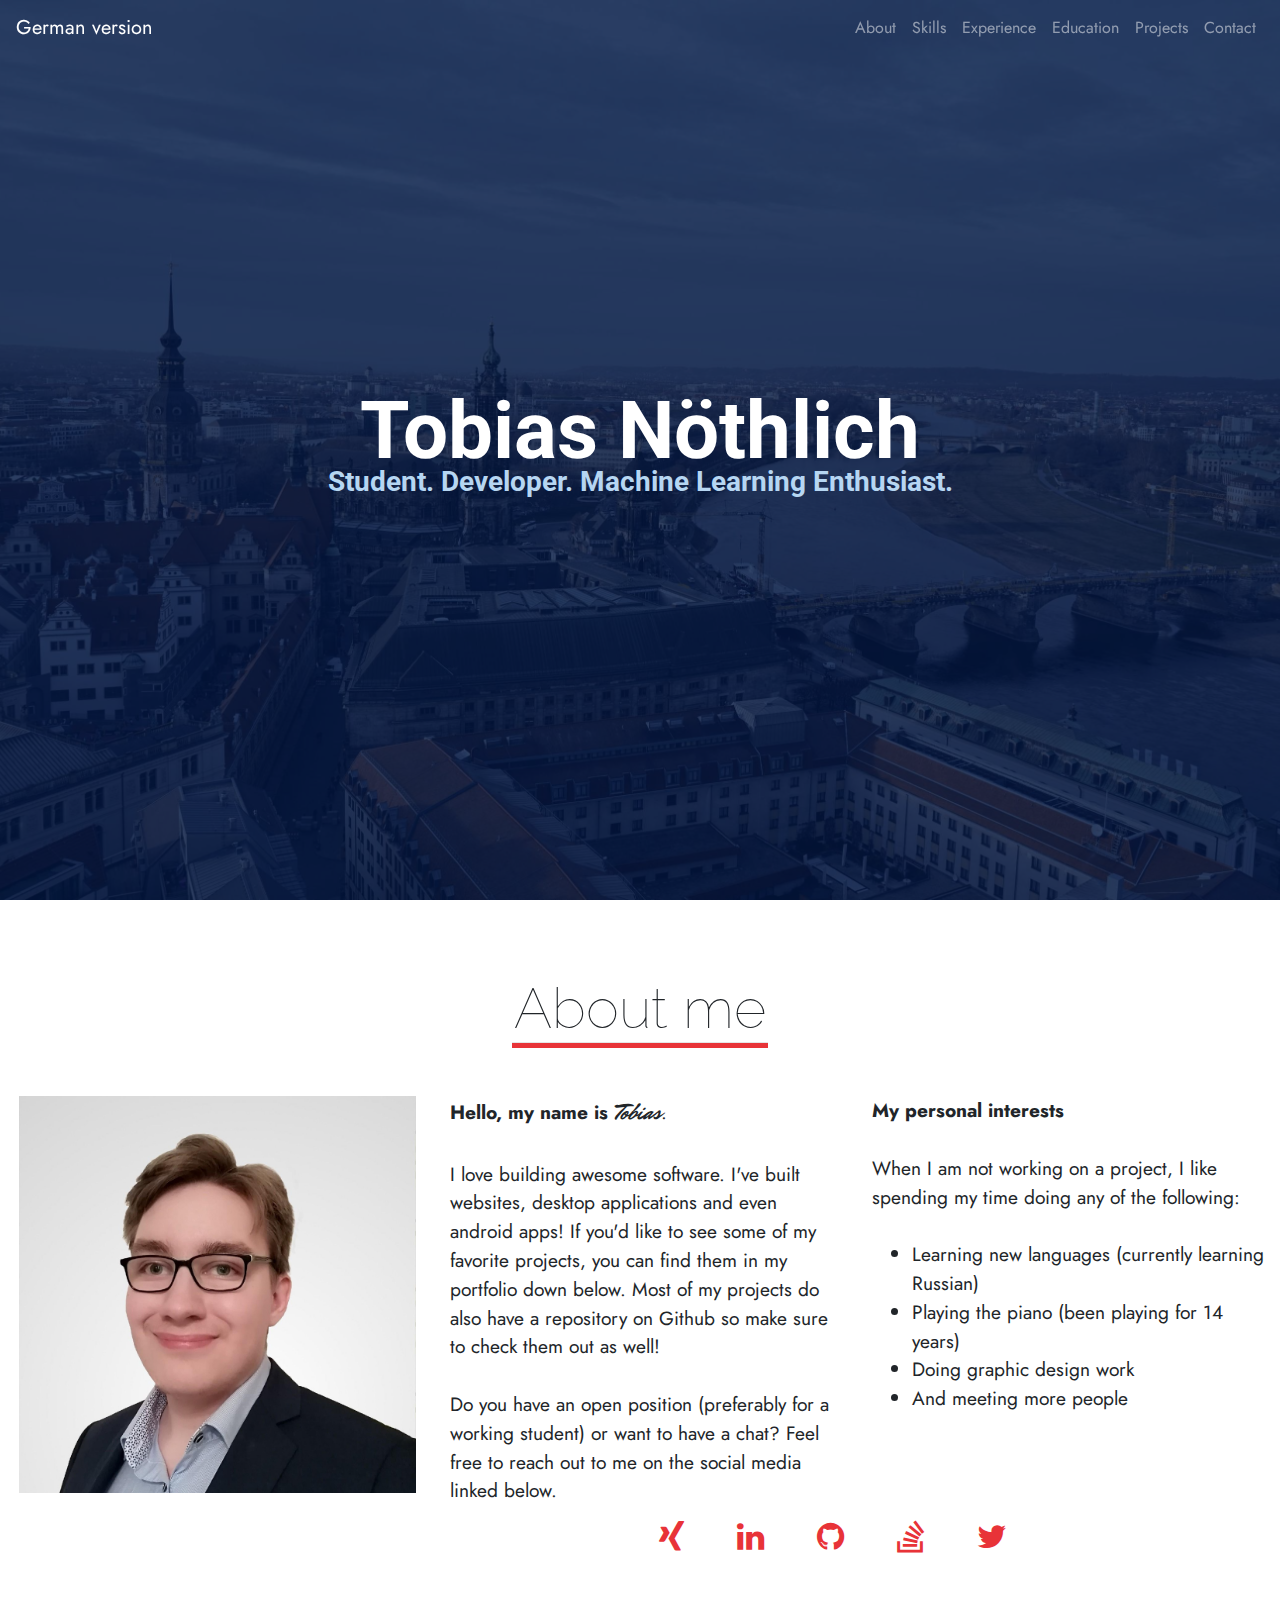
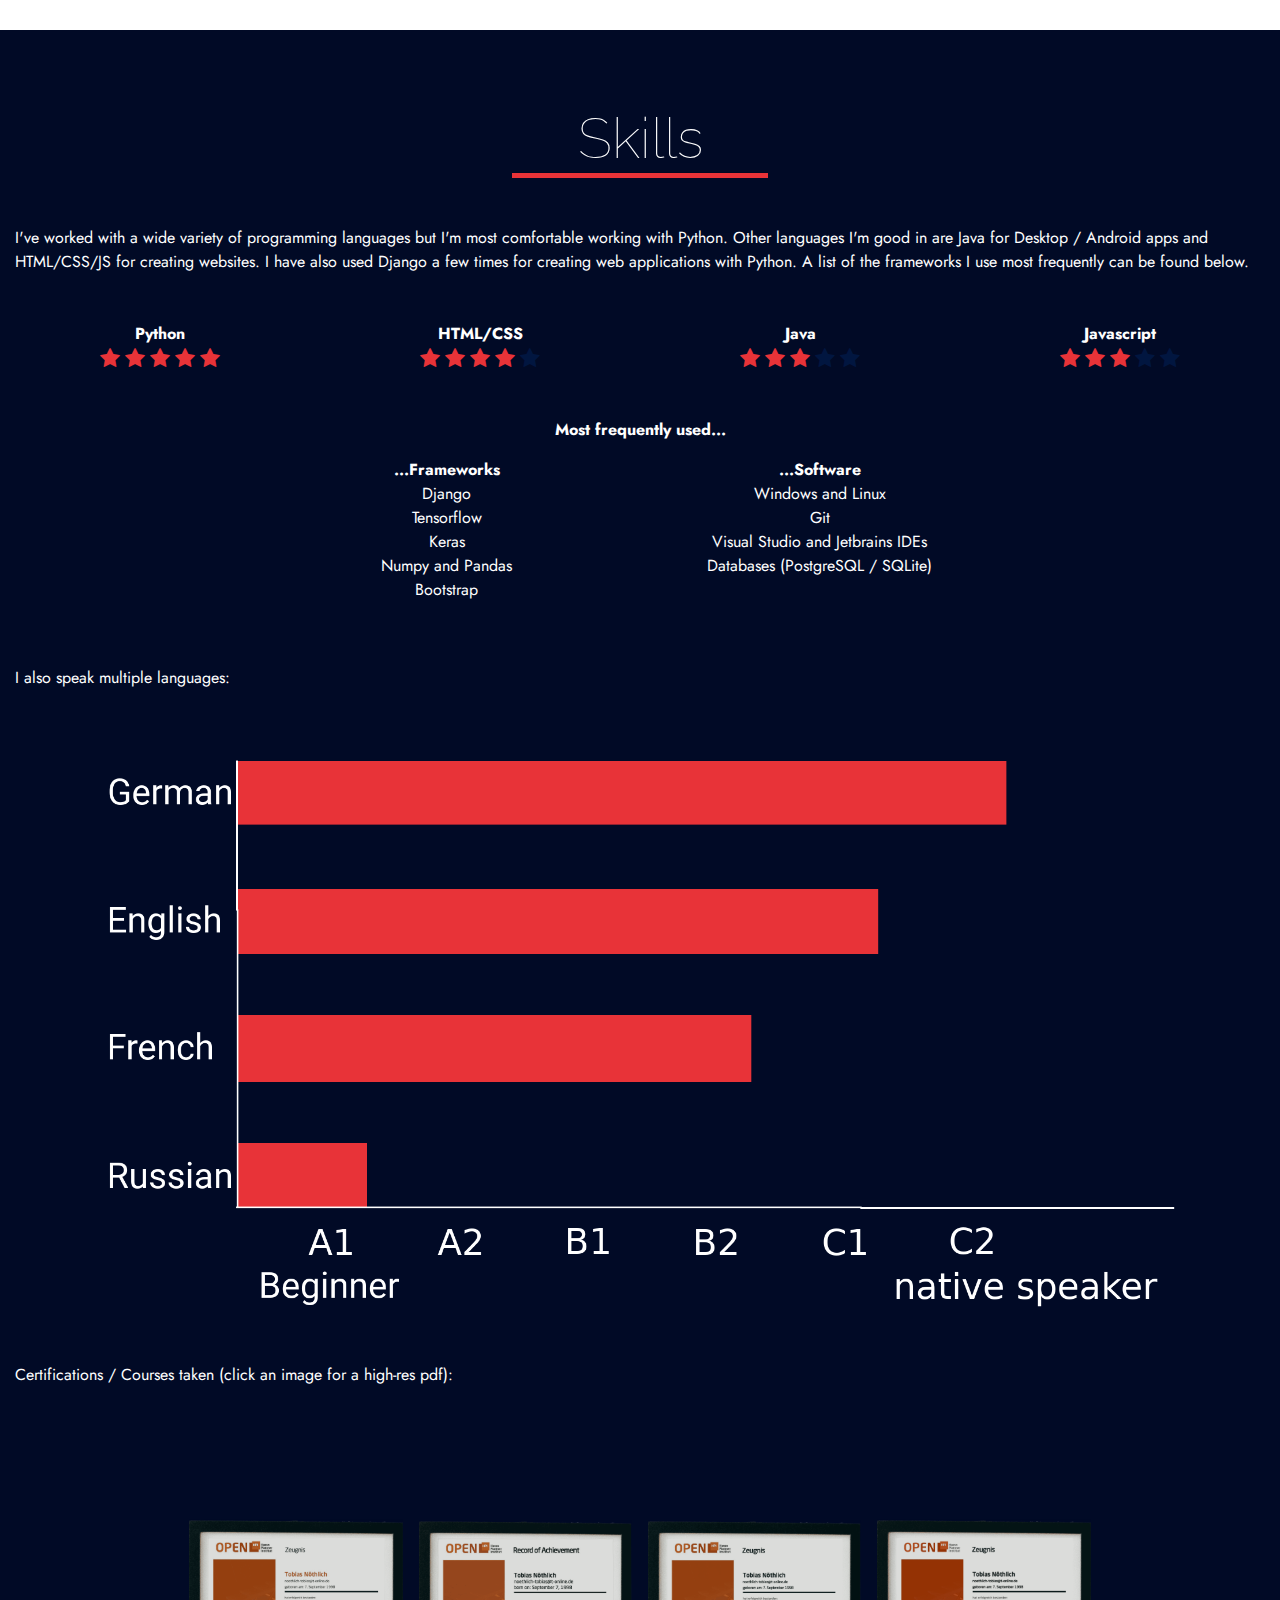
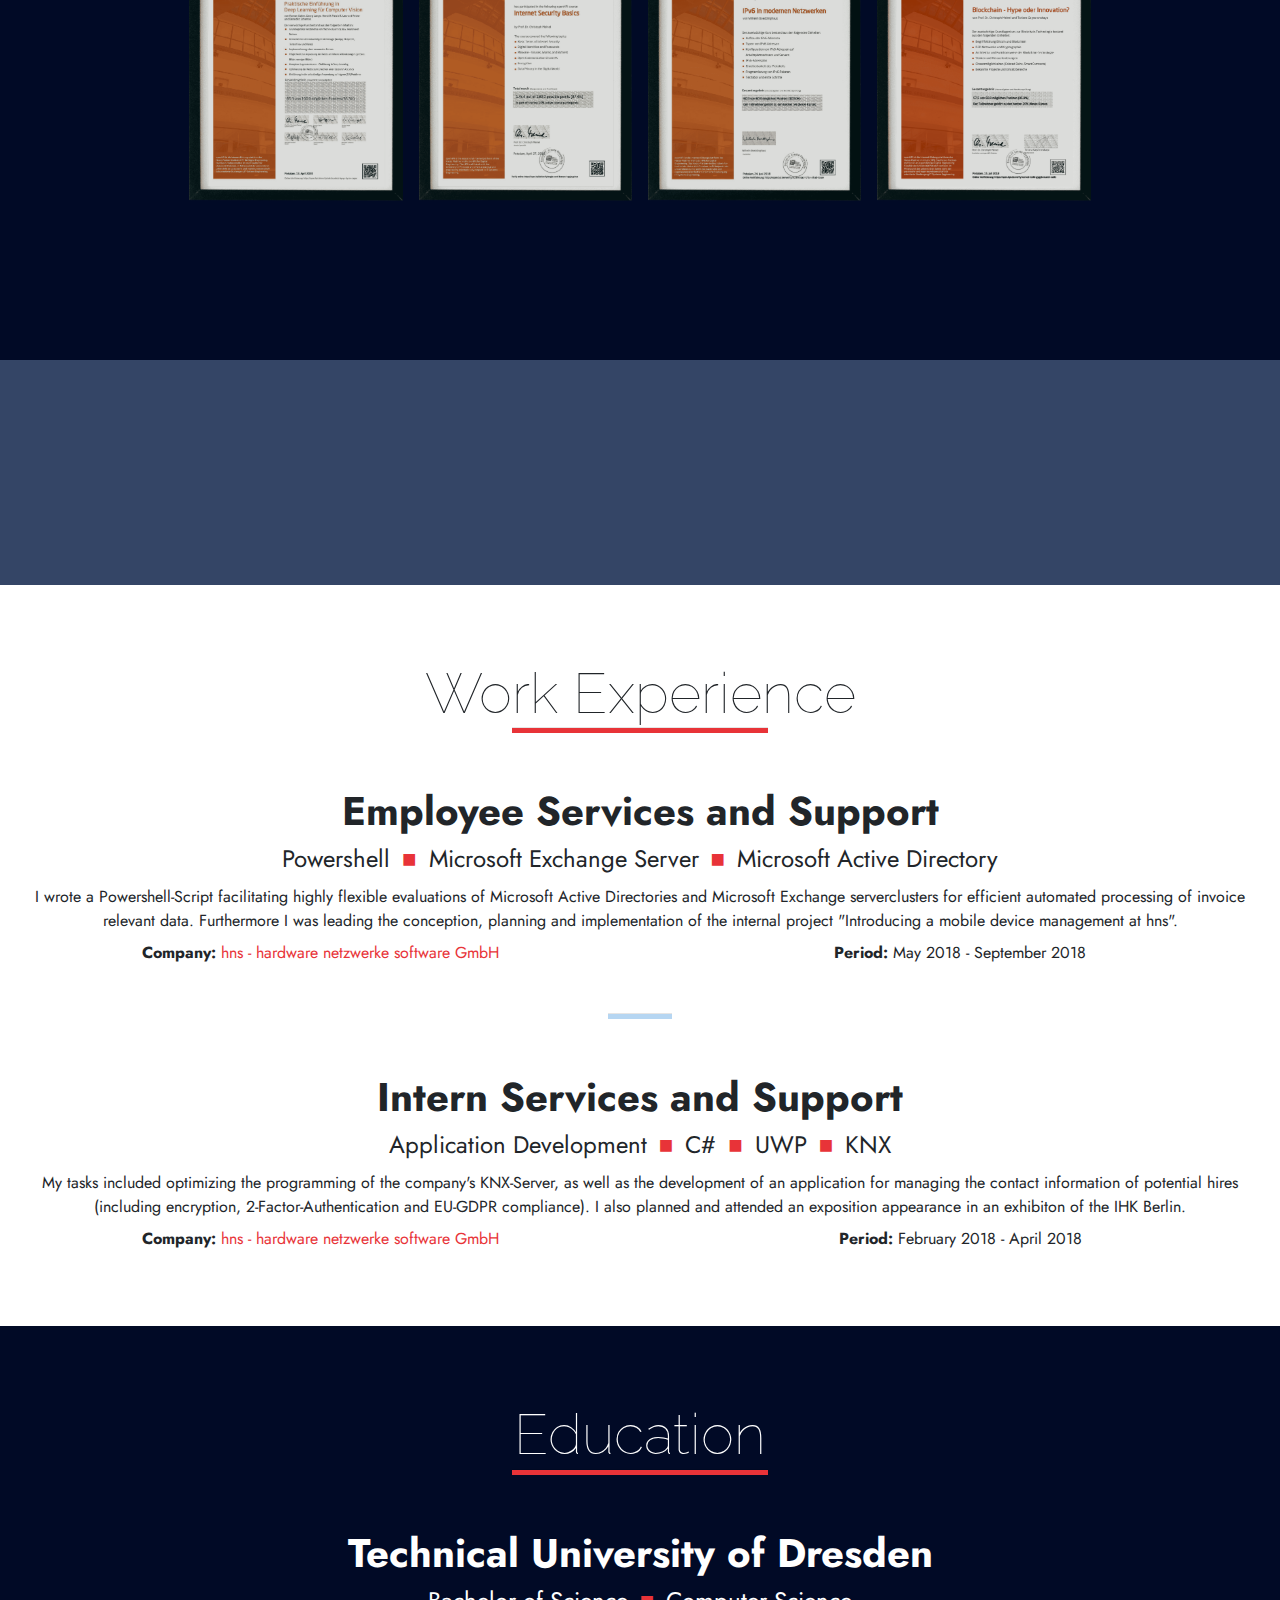
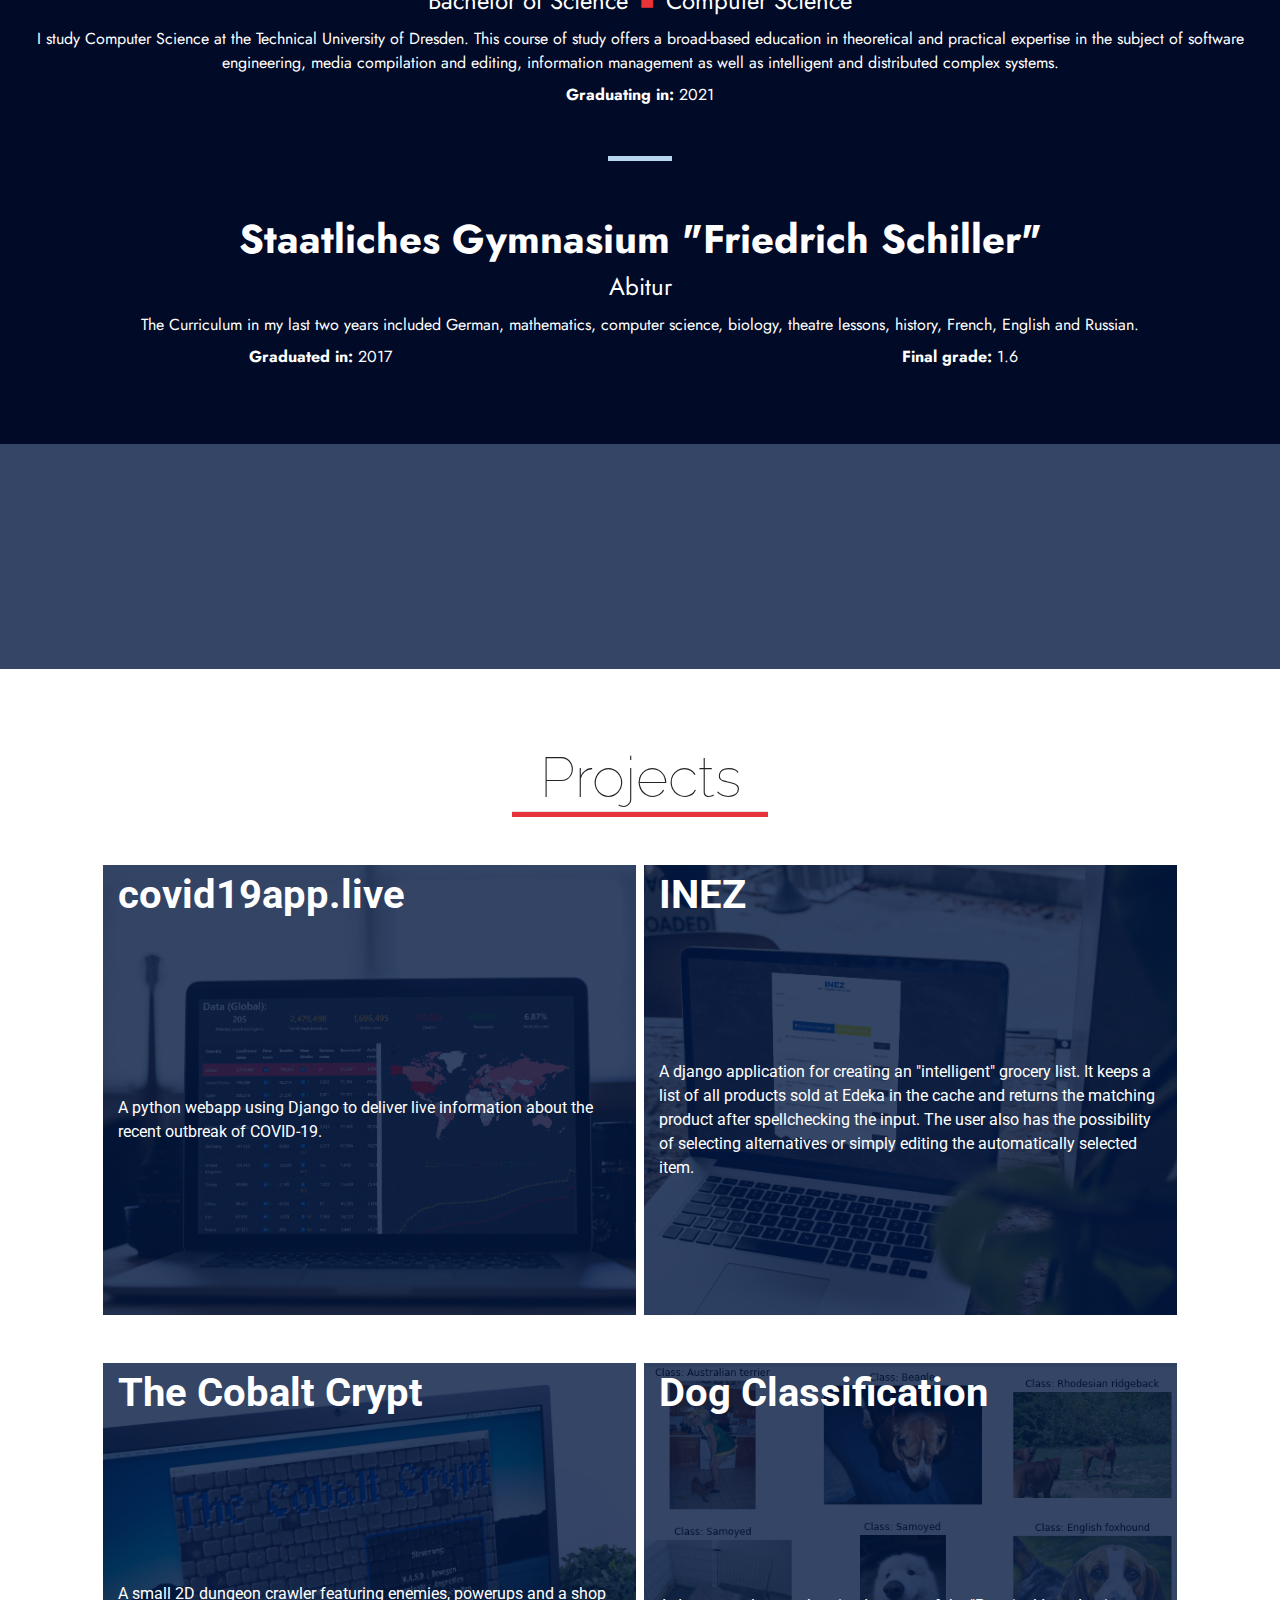
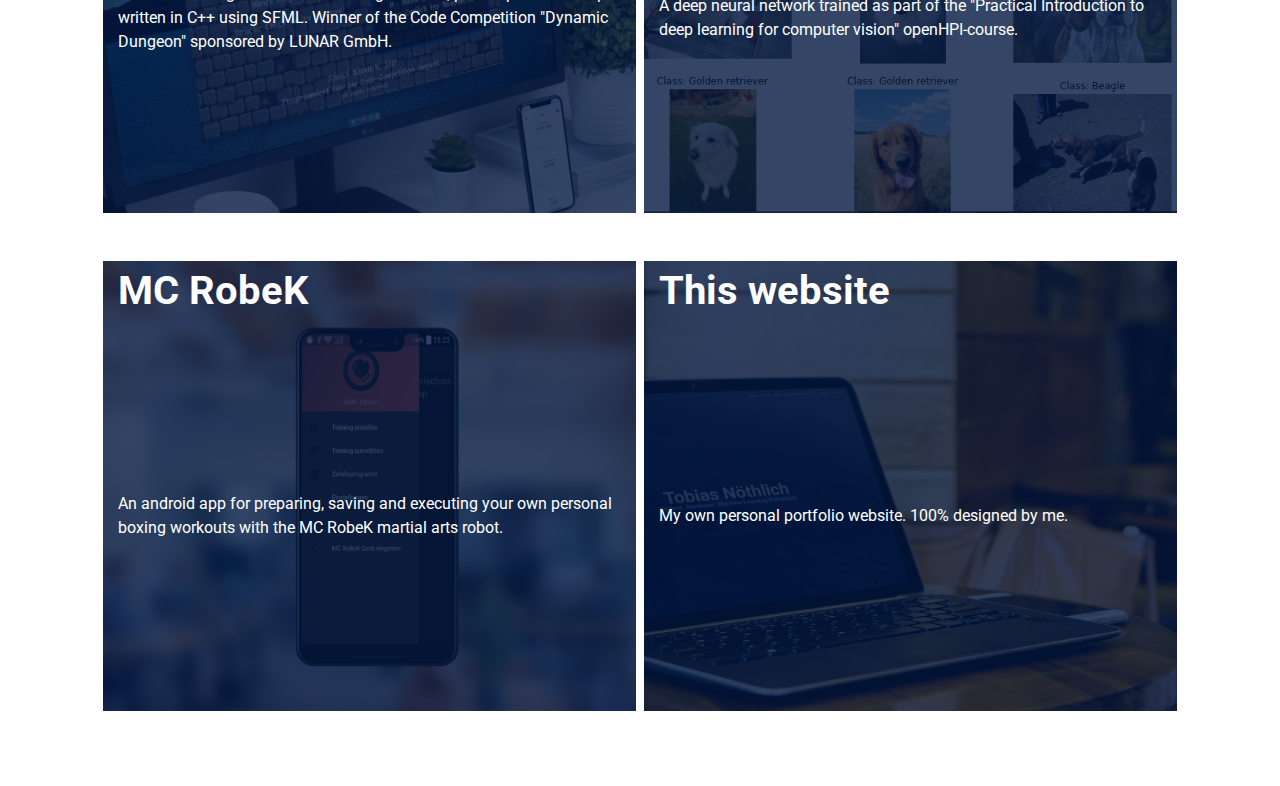
==== commit 44c025c7: "Removed mail icon" ====
--- a/index.html
+++ b/index.html
@@ -78,7 +78,7 @@
                 <div class="col-md about-text">
                   <span class="bold">Hello, my name is</span><span class="handwritten ml-2">Tobias</span>.<br><br>
                   I love building awesome software. I've built websites, desktop applications and even android apps! If you'd like to see some of my favorite projects, you can find them in my portfolio down below. Most of my projects do also have a repository on Github so make sure to check them out as well!
-                  <br/><br/>Do you have an open position (preferably for a working student) or want to have a chat? Reach out to me on social media or simply send me an email.
+                  <br/><br/>Do you have an open position (preferably for a working student) or want to have a chat? Feel free to reach out to me on the social media linked below.
                 </div>
                 <div class="col-md about-text">
                   <span class="bold">My personal interests </span> <br><br>
@@ -98,7 +98,6 @@
                   <a href="https://github.com/tobinatore" style="text-decoration:none;"><i class="fa fa-github fa-2x mr-5 social"></i></a>
                   <a href="https://stackoverflow.com/users/5918863/tobias-n%c3%b6thlich" style="text-decoration:none;"><i class="fa fa-stack-overflow fa-2x mr-5 social"></i></a>
                   <a href="https://twitter.com/tobiasnoethlich" style="text-decoration:none;"><i class="fa fa-twitter fa-2x mr-5 social"></i></a>
-                  <a href="#" style="text-decoration:none;"><i class="fa fa-envelope fa-2x mr-5 social"></i></a>
                 </div>
               </div>
             </div>
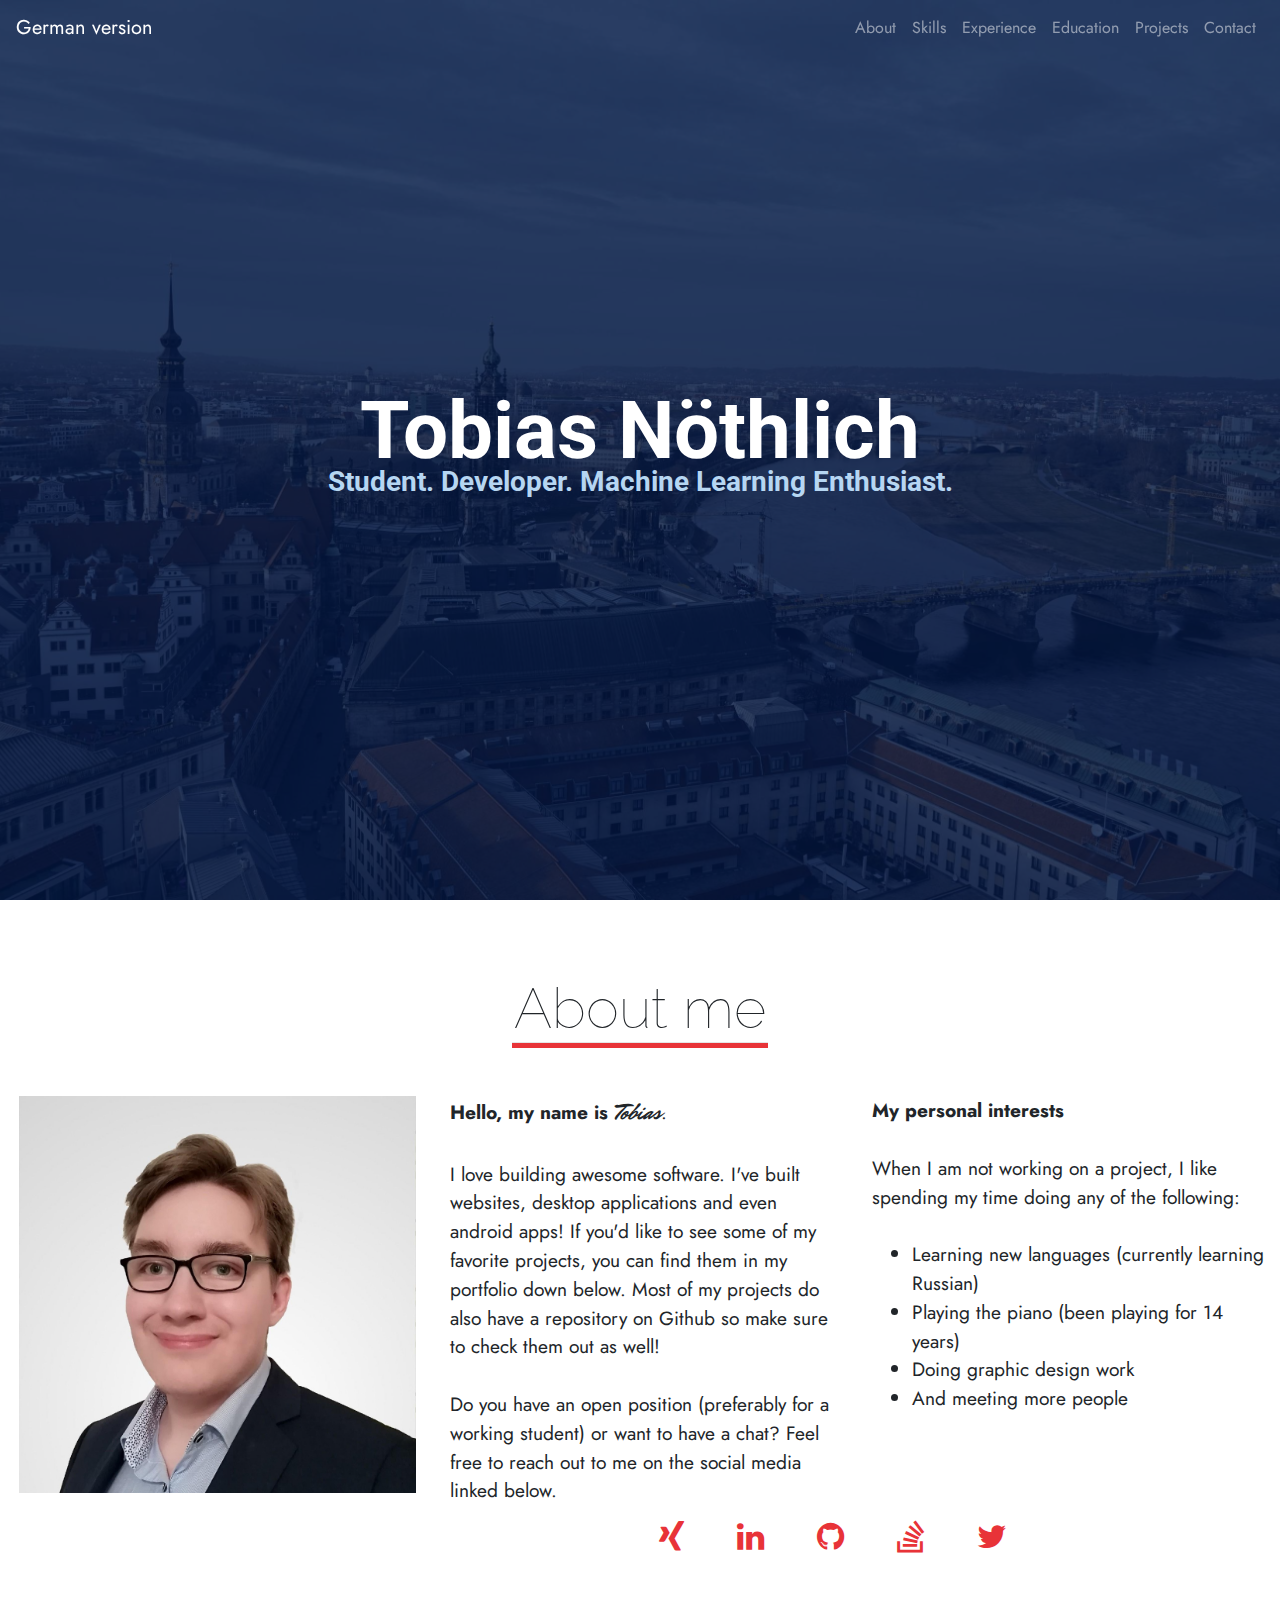
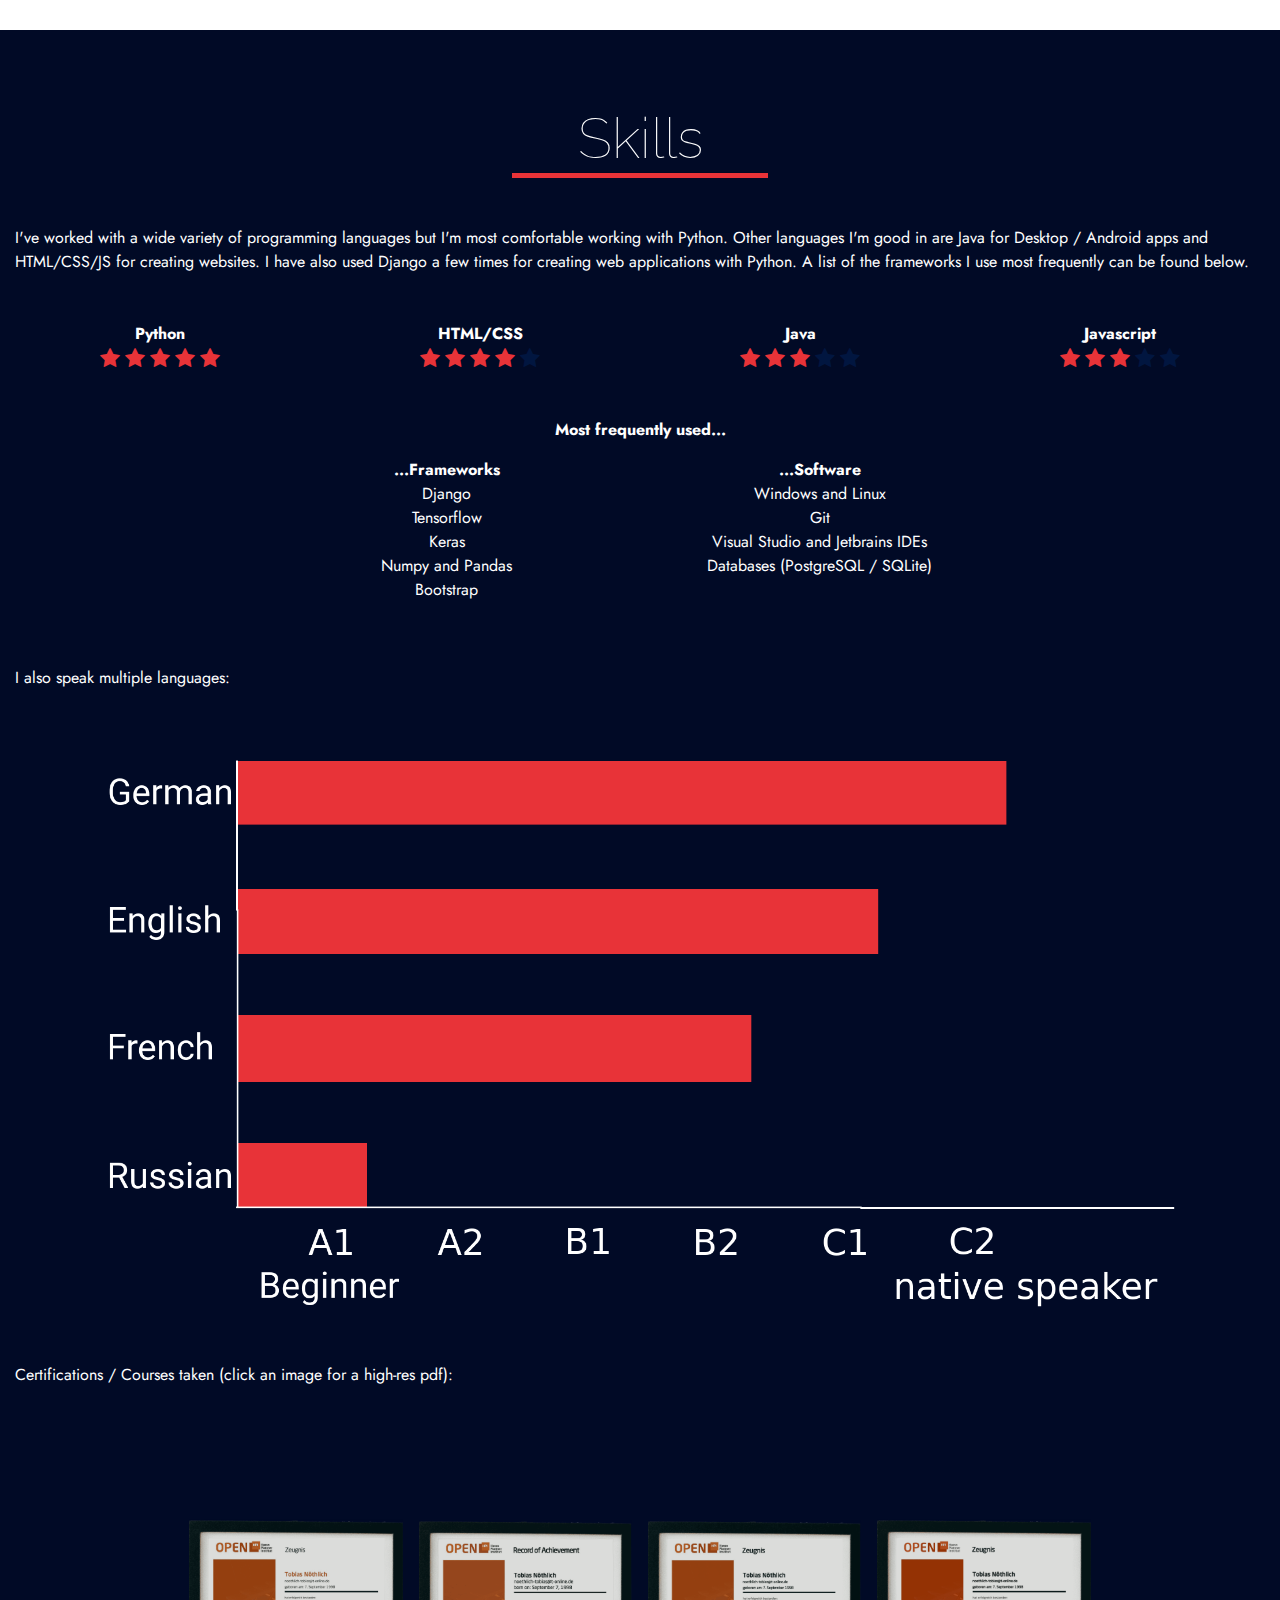
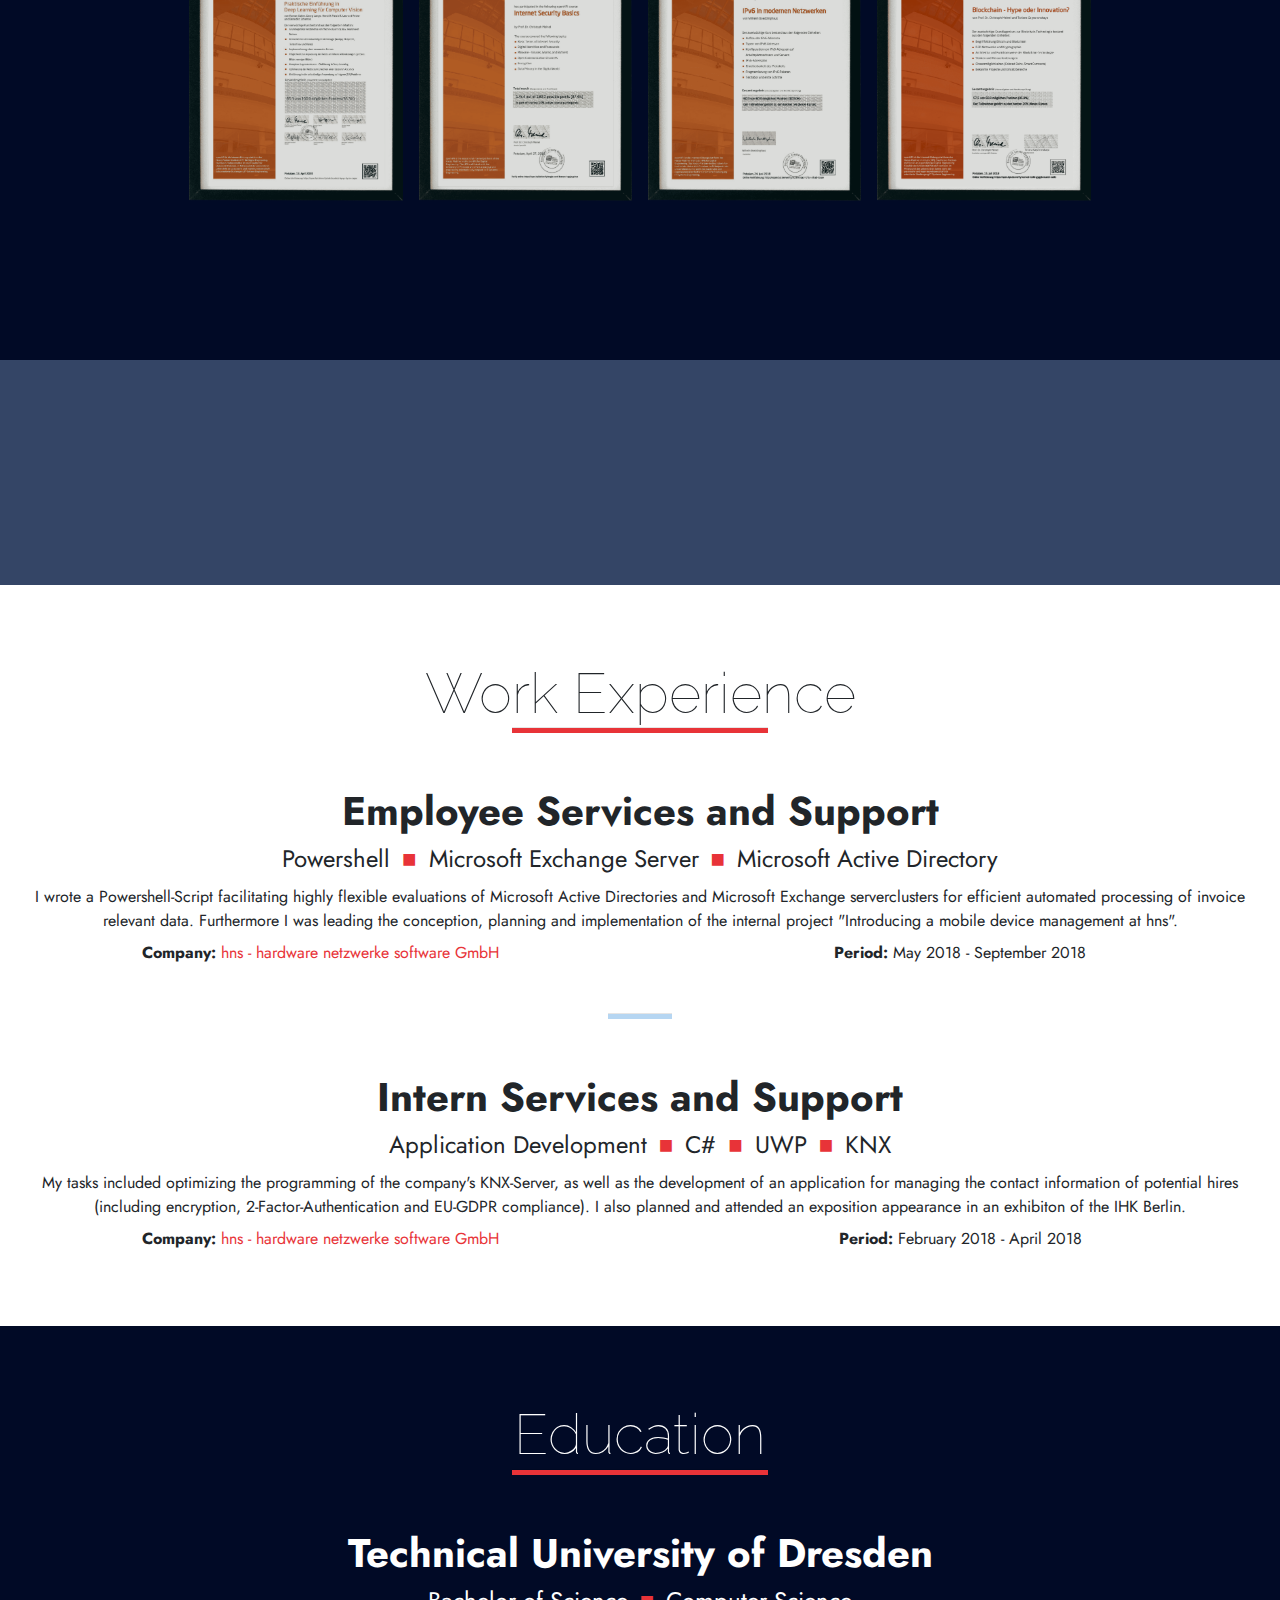
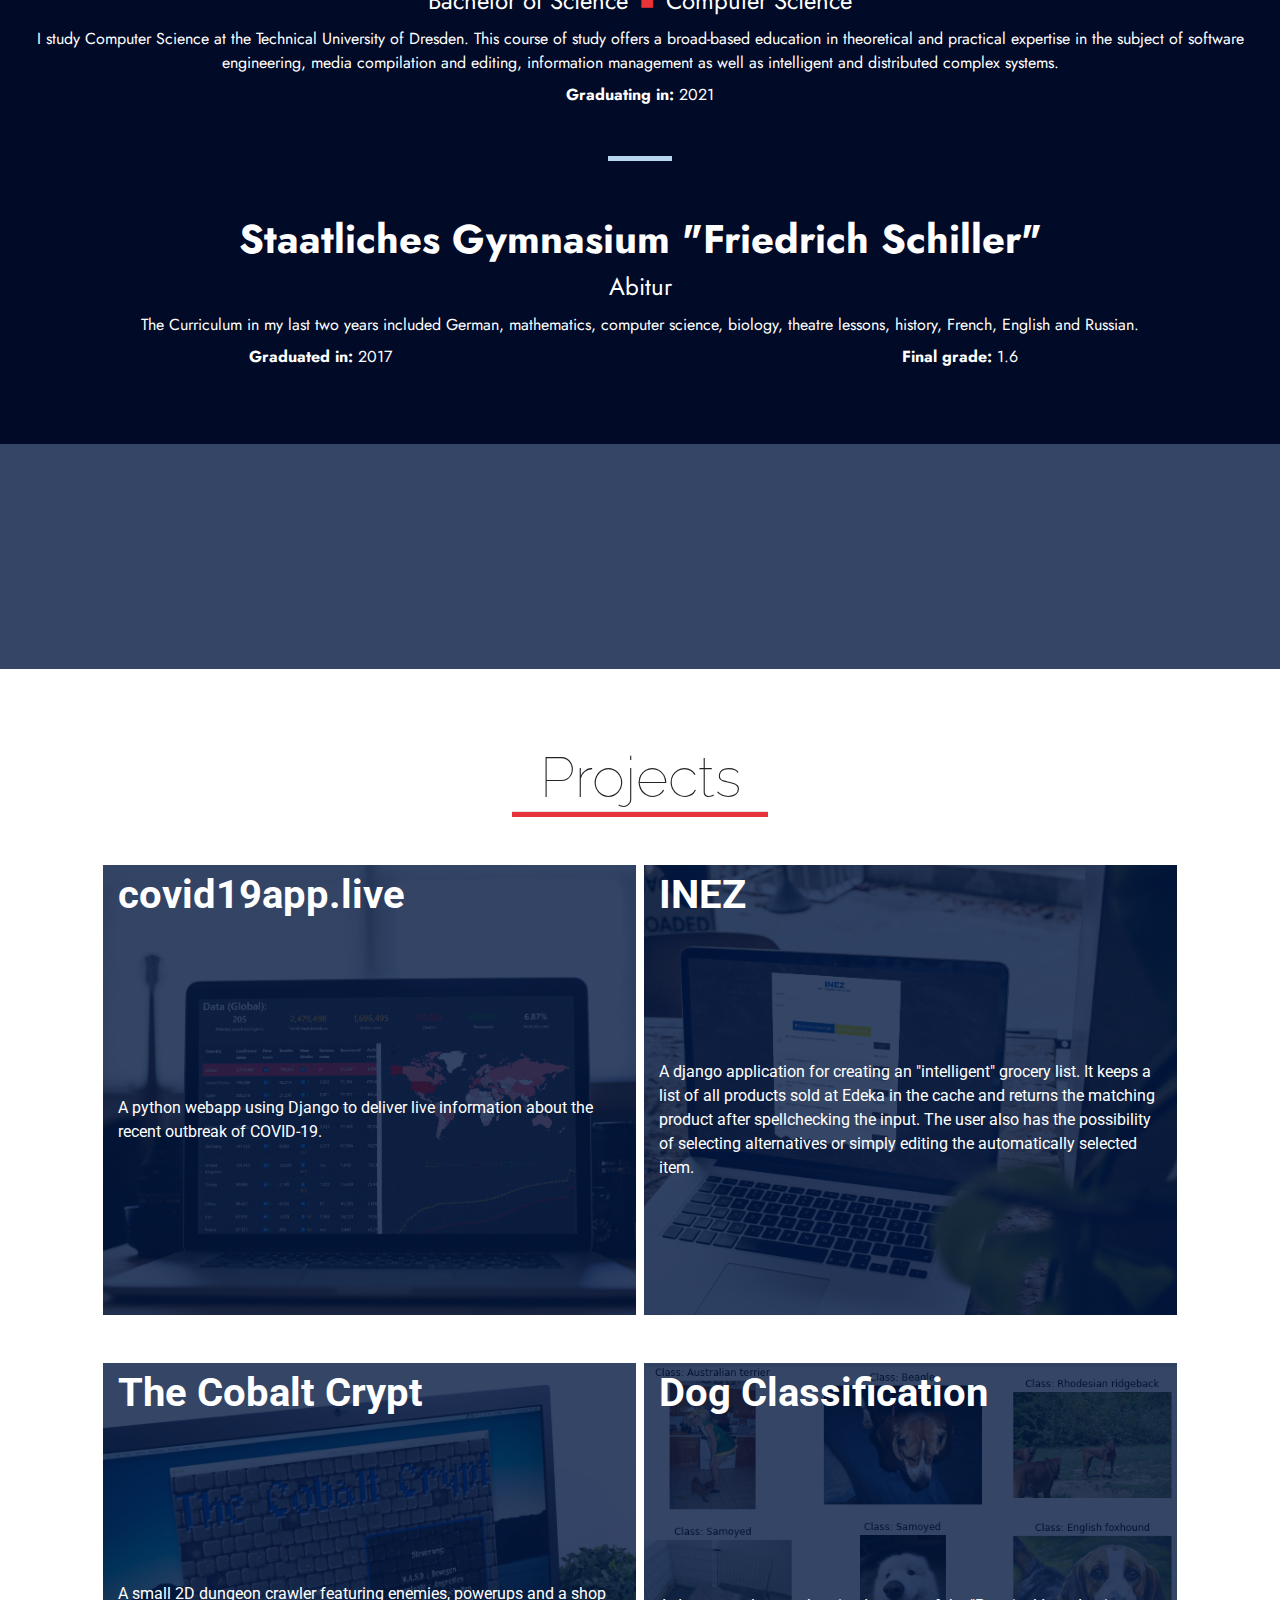
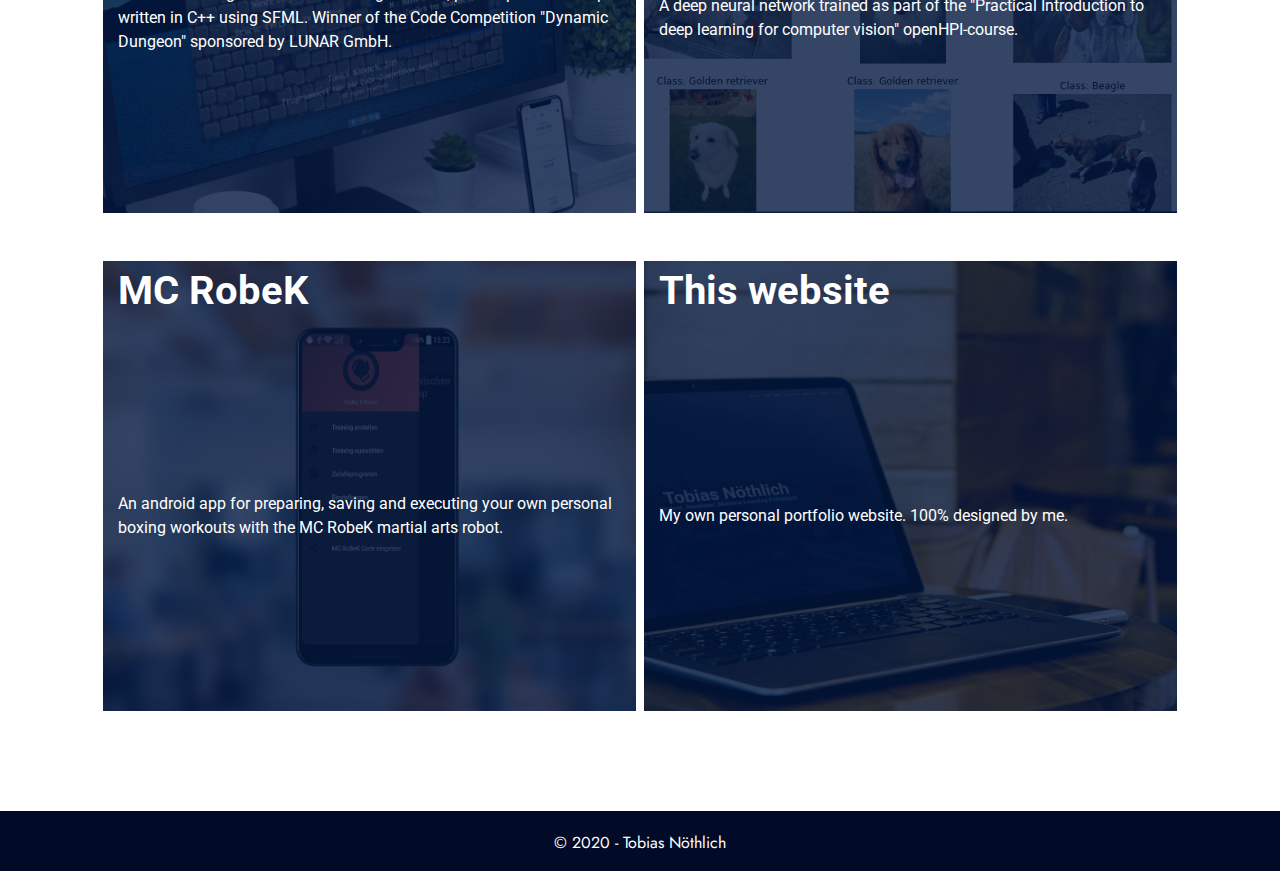
==== commit 8bd9fd10: "Added basic footer" ====
--- a/index.html
+++ b/index.html
@@ -432,5 +432,9 @@
       }
     }
 </script>
-
+<footer class="blue">
+  <div class="copyright">
+    <p>&copy 2020 - Tobias Nöthlich</p>
+  </div>
+</footer>
 </html>
--- a/css/style.css
+++ b/css/style.css
@@ -393,3 +393,16 @@
 .shadow-bot {
   box-shadow: 0 15px 10px -10px rgba(0, 0, 0, 0.5), 0 1px 4px rgba(0, 0, 0, 0.5), 0 0 40px rgba(0, 0, 0, 0.5) inset;
 }
+
+footer {
+  margin-top: 25px;
+  left: 0;
+  bottom: 0;
+  width: 100%;
+  text-align: center;
+  color: white;
+  height: 60px;
+}
+.copyright {
+  padding-top: 20px;
+}